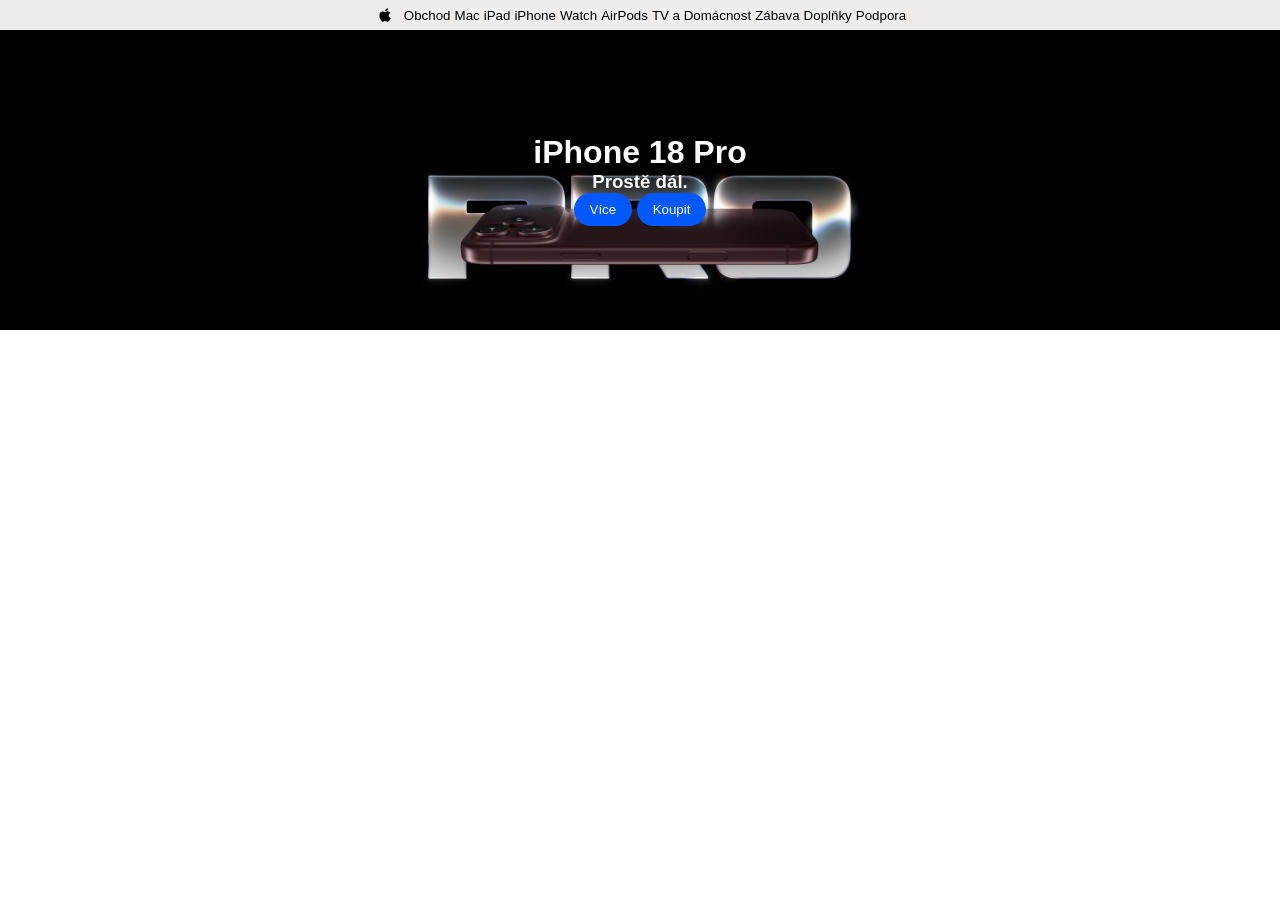
==== index.html @ 65a0871e "nav, first section" ====
<!doctype html>
<html lang="en">
  <head>
    <meta charset="UTF-8" />
    <meta name="viewport" content="width=device-width, initial-scale=1.0" />
    <link rel="stylesheet" href="style.css" />
    <link rel="stylesheet" href="typography.css" />
    <title>Document</title>
  </head>
  <body>
    <header>
      <nav>
        <img src="apple.png" alt="apple logo" />
        <button>Obchod</button>
        <button>Mac</button>
        <button>iPad</button>
        <button>iPhone</button>
        <button>Watch</button>
        <button>AirPods</button>
        <button>TV a Domácnost</button>
        <button>Zábava</button>
        <button>Doplňky</button>
        <button>Podpora</button>
        <img src="" alt="" />
      </nav>
    </header>
    <div class="productCards" id="iPhoneImage">
      <h1 class="primaryHeading">iPhone 18 Pro</h1>
      <h3 class="secondaryHeading">Prostě dál.</h3>
      <div class="buttonRow">
        <button class="button">Více</button>
        <button class="button">Koupit</button>
      </div>
    </div>
    <div class="productCards" id="2nd"></div>
  </body>
</html>
---- style.css ----
*,
*::before,
*::after {
  box-sizing: border-box;
  margin: 0;
  padding: 0;
}
body {
  font-family:
    SF Pro Display,
    SF Pro Icons,
    Helvetica Neue,
    Helvetica,
    Arial,
    sans-serif;
}

header nav {
  background-color: rgb(238, 235, 235);
  display: flex;
  align-items: center;
  justify-content: center;
  height: 30px;
  width: 100%;
  padding: 0 20px;
  gap: 4px;
}

header img {
  height: 20px;
}

header button {
  border: none;
  cursor: pointer;
}

.productCards {
  height: 300px;
  width: 100%;
  background-size: cover;
  background-position: center;
  background-repeat: no-repeat;
  display: flex;
  align-items: center;
  justify-content: center;
  flex-direction: column;
}
.productCards button {
  color: rgb(255, 255, 255);
  background-color: rgb(0, 89, 255);
  border: none;
  border-radius: 980px;
  padding: 9px 16px;
}

#iPhoneImage {
  background-image: url("1st.jpg");
  color: white;
}
---- typography.css ----
.primaryHeading {
}
.secondaryHeading {
  font-family:
    SF Pro Display,
    SF Pro Icons,
    Helvetica Neue,
    Helvetica,
    Arial,
    sans-serif;
  font-size:;
}
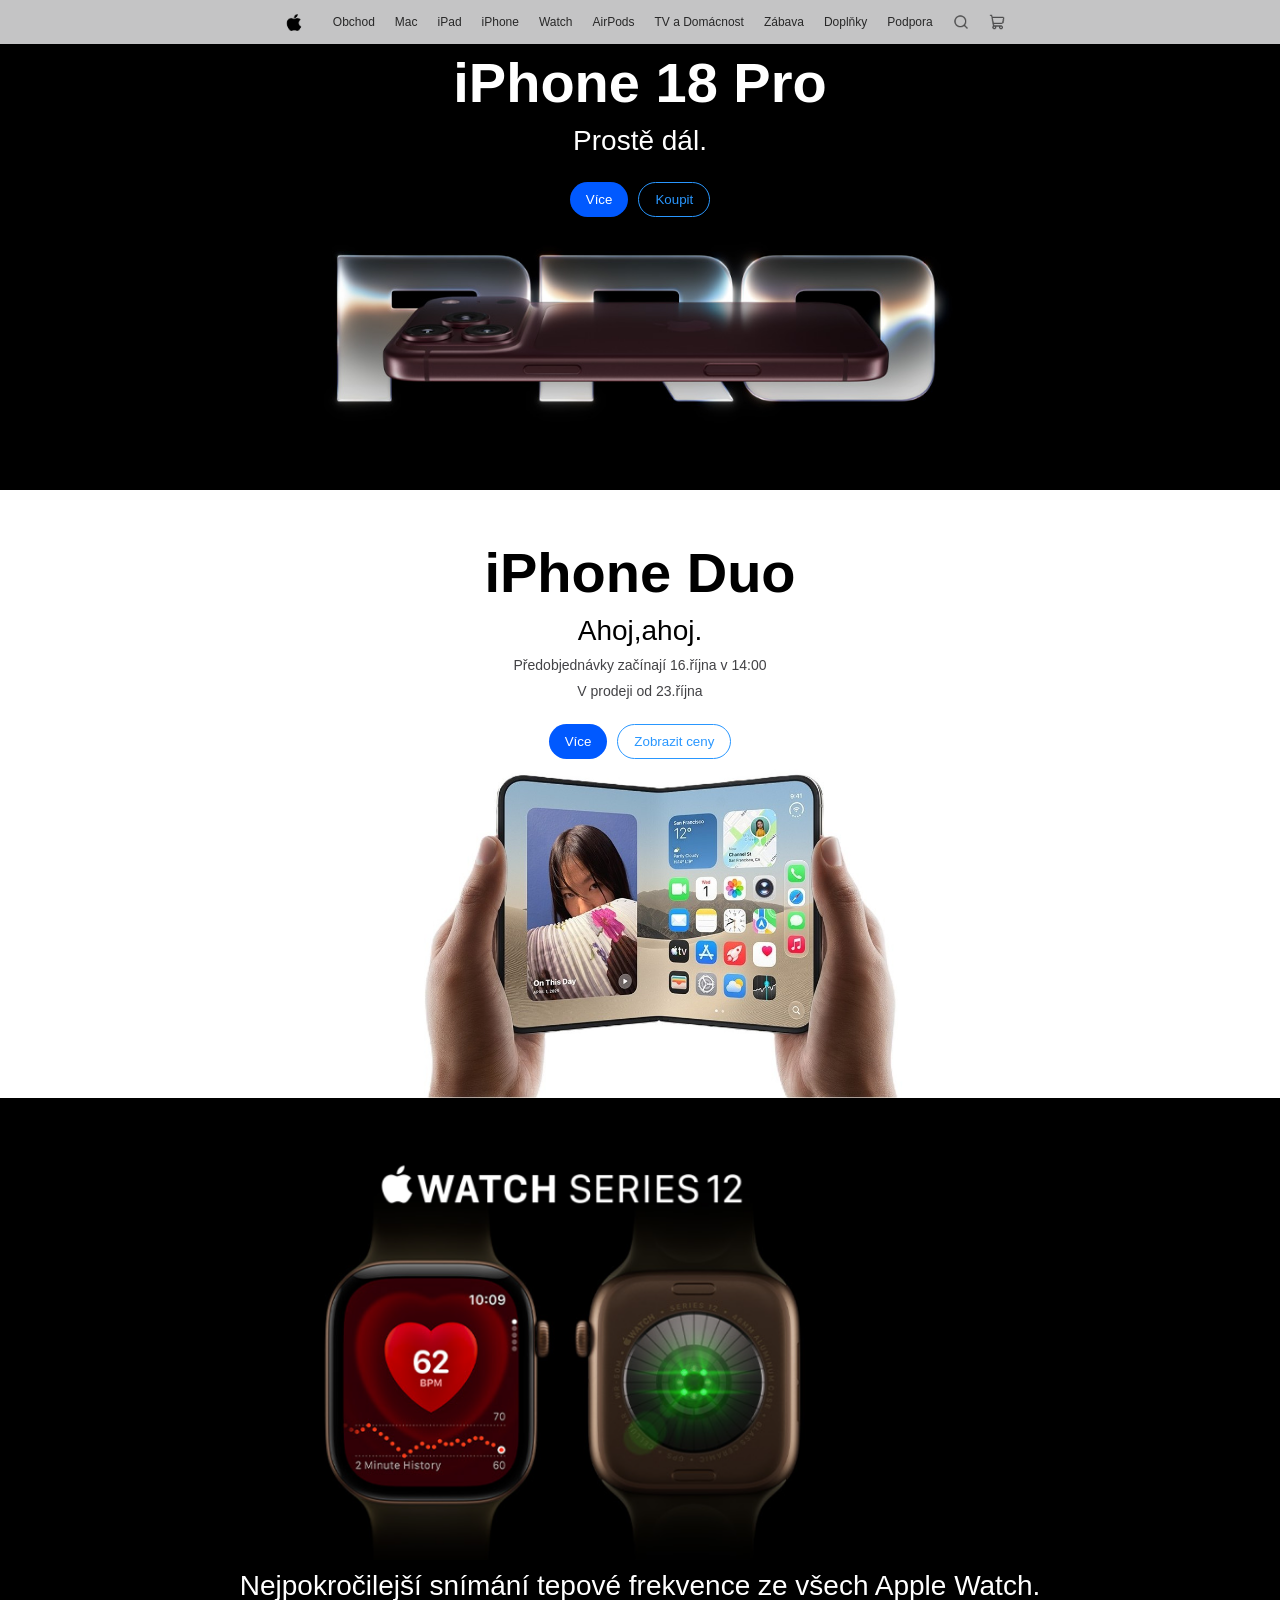
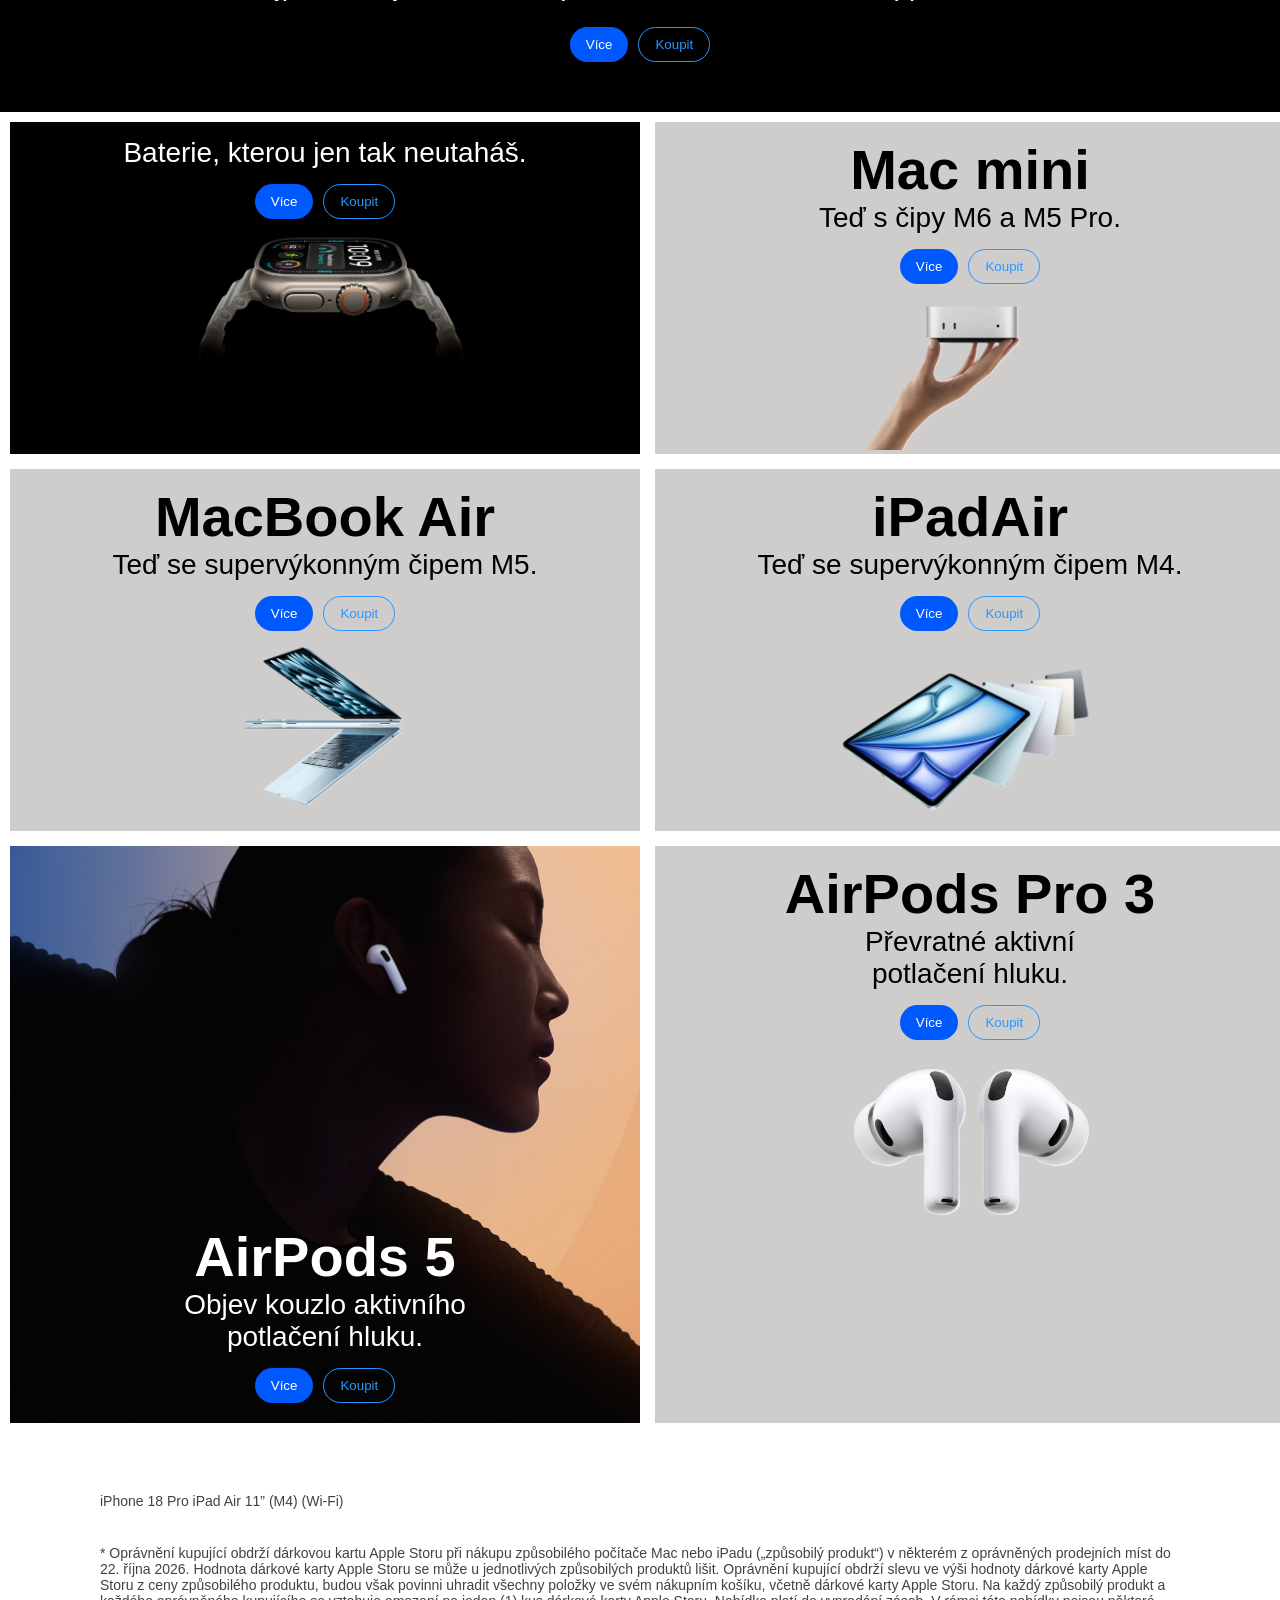
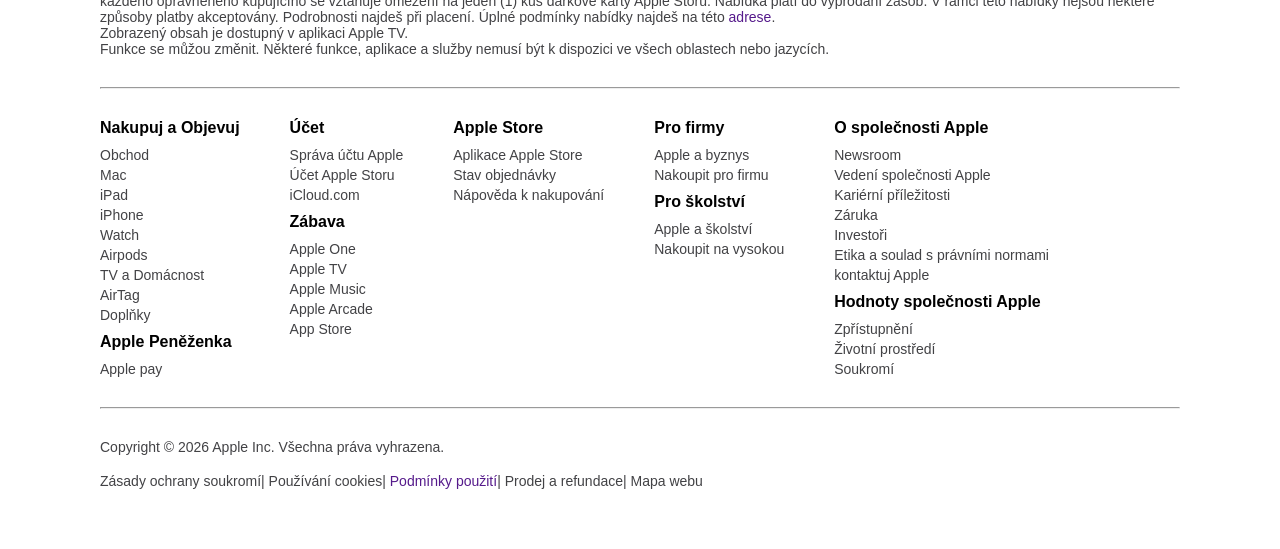
==== commit dade7b75: "landing-page-grid-and-footer" ====
--- a/index.html
+++ b/index.html
@@ -11,27 +11,253 @@
     <header>
       <nav>
         <img src="apple.png" alt="apple logo" />
-        <button>Obchod</button>
-        <button>Mac</button>
-        <button>iPad</button>
-        <button>iPhone</button>
-        <button>Watch</button>
-        <button>AirPods</button>
-        <button>TV a Domácnost</button>
-        <button>Zábava</button>
-        <button>Doplňky</button>
-        <button>Podpora</button>
-        <img src="" alt="" />
+        <a class="nav-text">Obchod</a>
+        <a class="nav-text">Mac</a>
+        <a class="nav-text">iPad</a>
+        <a class="nav-text">iPhone</a>
+        <a class="nav-text">Watch</a>
+        <a class="nav-text">AirPods</a>
+        <a class="nav-text">TV a Domácnost</a>
+        <a class="nav-text">Zábava</a>
+        <a class="nav-text">Doplňky</a>
+        <a class="nav-text">Podpora</a>
+        <img src="search.png" alt="search" class="nav-icon-right" />
+        <img
+          src="shopping-cart.png"
+          alt="shopping cart"
+          class="nav-icon-right"
+        />
       </nav>
     </header>
-    <div class="productCards" id="iPhoneImage">
-      <h1 class="primaryHeading">iPhone 18 Pro</h1>
-      <h3 class="secondaryHeading">Prostě dál.</h3>
-      <div class="buttonRow">
-        <button class="button">Více</button>
-        <button class="button">Koupit</button>
-      </div>
-    </div>
-    <div class="productCards" id="2nd"></div>
+    <section class="productCards iphone">
+      <div class="productCards--content">
+        <h1 class="primaryHeading">iPhone 18 Pro</h1>
+        <h3 class="secondaryHeading">Prostě dál.</h3>
+        <div class="buttonRow">
+          <button class="button-fill">Více</button>
+          <button class="button-outline">Koupit</button>
+        </div>
+        <img
+          src="iphone_pro_image.png"
+          alt="iphone image"
+          class="productCards--image"
+        />
+      </div>
+    </section>
+
+    <section class="productCards duo">
+      <div class="productCards--content">
+        <h1 class="primaryHeading">iPhone Duo</h1>
+        <h3 class="secondaryHeading">Ahoj,ahoj.</h3>
+        <h4 class="plain-text">Předobjednávky začínají 16.října v 14:00</h4>
+        <h4 class="plain-text">V prodeji od 23.října</h4>
+        <div class="buttonRow">
+          <button class="button-fill">Více</button>
+          <button class="button-outline">Zobrazit ceny</button>
+        </div>
+        <img
+          src="iphoneDuo.jpg"
+          alt="iphone duo image"
+          class="productCards--image"
+        />
+      </div>
+    </section>
+
+    <section class="productCards appleWatch">
+      <div class="productCards--content">
+        <img
+          src="appleWatch.png"
+          alt="appleWatch image"
+          class="productCards--image"
+        />
+        <h3 class="secondaryHeading">
+          Nejpokročilejší snímání tepové frekvence ze všech Apple Watch.
+        </h3>
+        <div class="buttonRow">
+          <button class="button-fill">Více</button>
+          <button class="button-outline">Koupit</button>
+        </div>
+      </div>
+    </section>
+
+    <section class="productCardsGrid">
+      <div class="halfProductCard watchUltra">
+        <h3 class="secondaryHeading">Baterie, kterou jen tak neutaháš.</h3>
+        <div class="buttonRow">
+          <button class="button-fill">Více</button>
+          <button class="button-outline">Koupit</button>
+        </div>
+        <img src="ultraWatch.jpg" alt="ultra watch" />
+      </div>
+      <div class="halfProductCard macMini">
+        <h1 class="primaryHeading">Mac mini</h1>
+        <h3 class="secondaryHeading">Teď s čipy M6 a M5 Pro.</h3>
+        <div class="buttonRow">
+          <button class="button-fill">Více</button>
+          <button class="button-outline">Koupit</button>
+        </div>
+        <img src="macmini2.png" alt="mac mini" />
+      </div>
+      <div class="halfProductCard macBookAir">
+        <h1 class="primaryHeading">MacBook Air</h1>
+        <h3 class="secondaryHeading">Teď se supervýkonným čipem M5.</h3>
+        <div class="buttonRow">
+          <button class="button-fill">Více</button>
+          <button class="button-outline">Koupit</button>
+        </div>
+        <img src="macBookAir.png" alt=" macbook air" />
+      </div>
+      <div class="halfProductCard iPadAir">
+        <h1 class="primaryHeading">iPadAir</h1>
+        <h3 class="secondaryHeading">Teď se supervýkonným čipem M4.</h3>
+        <div class="buttonRow">
+          <button class="button-fill">Více</button>
+          <button class="button-outline">Koupit</button>
+        </div>
+        <img src="iPadAir.png" alt=" ipad air" />
+      </div>
+      <div class="halfProductCard airPods5">
+        <h1 class="primaryHeading">AirPods 5</h1>
+        <h3 class="secondaryHeading">Objev kouzlo aktivního</h3>
+        <h3 class="secondaryHeading">potlačení hluku.</h3>
+        <div class="buttonRow">
+          <button class="button-fill">Více</button>
+          <button class="button-outline">Koupit</button>
+        </div>
+      </div>
+      <div class="halfProductCard airPodsPro3">
+        <h1 class="primaryHeading">AirPods Pro 3</h1>
+        <h3 class="secondaryHeading">Převratné aktivní</h3>
+        <h3 class="secondaryHeading">potlačení hluku.</h3>
+        <div class="buttonRow">
+          <button class="button-fill">Více</button>
+          <button class="button-outline">Koupit</button>
+        </div>
+        <img src="airPodsPro3.png" alt="airpods pro 3" />
+      </div>
+    </section>
+
+    <footer>
+      <section class="footerSection">
+        <p class="plain-text">iPhone 18 Pro iPad Air 11” (M4) (Wi‑Fi)</p>
+        <br /><br />
+        <p class="plain-text">
+          * Oprávnění kupující obdrží dárkovou kartu Apple Storu při nákupu
+          způsobilého počítače Mac nebo iPadu („způsobilý produkt“) v některém z
+          oprávněných prodejních míst do 22. října 2026. Hodnota dárkové karty
+          Apple Storu se může u jednotlivých způsobilých produktů lišit.
+          Oprávnění kupující obdrží slevu ve výši hodnoty dárkové karty Apple
+          Storu z ceny způsobilého produktu, budou však povinni uhradit všechny
+          položky ve svém nákupním košíku, včetně dárkové karty Apple Storu. Na
+          každý způsobilý produkt a každého oprávněného kupujícího se vztahuje
+          omezení na jeden (1) kus dárkové karty Apple Storu. Nabídka platí do
+          vyprodání zásob. V rámci této nabídky nejsou některé způsoby platby
+          akceptovány. Podrobnosti najdeš při placení. Úplné podmínky nabídky
+          najdeš na této
+          <a href="">adrese</a>.<br />
+          Zobrazený obsah je dostupný v aplikaci Apple TV. <br />
+          Funkce se můžou změnit. Některé funkce, aplikace a služby nemusí být k
+          dispozici ve všech oblastech nebo jazycích.
+        </p>
+      </section>
+
+      <hr />
+
+      <section class="footerSection links">
+        <div class="columnFooter">
+          <label for="shop">Nakupuj a Objevuj</label>
+          <div class="footerLinks" id="shop">
+            <a href="" class="plain-text">Obchod</a>
+            <a href="" class="plain-text">Mac</a>
+            <a href="" class="plain-text">iPad</a>
+            <a href="" class="plain-text">iPhone</a>
+            <a href="" class="plain-text">Watch</a>
+            <a href="" class="plain-text">Airpods</a>
+            <a href="" class="plain-text">TV a Domácnost</a>
+            <a href="" class="plain-text">AirTag</a>
+            <a href="" class="plain-text">Doplňky</a>
+          </div>
+          <label for="apppleWallet">Apple Peněženka</label>
+          <div class="footerLinks" id="apppleWallet">
+            <a href="" class="plain-text">Apple pay</a>
+          </div>
+        </div>
+
+        <div class="columnFooter">
+          <label for="account">Účet</label>
+          <div class="footerLinks" id="account">
+            <a href="" class="plain-text">Správa účtu Apple</a>
+            <a href="" class="plain-text">Účet Apple Storu</a>
+            <a href="" class="plain-text">iCloud.com</a>
+          </div>
+
+          <label for="fun">Zábava</label>
+          <div class="footerLinks" id="fun">
+            <a href="" class="plain-text">Apple One</a>
+            <a href="" class="plain-text">Apple TV</a>
+            <a href="" class="plain-text">Apple Music</a>
+            <a href="" class="plain-text">Apple Arcade</a>
+            <a href="" class="plain-text">App Store</a>
+          </div>
+        </div>
+
+        <div class="columnFooter">
+          <label for="store">Apple Store</label>
+          <div class="footerLinks" id="store">
+            <a href="" class="plain-text">Aplikace Apple Store</a>
+            <a href="" class="plain-text">Stav objednávky</a>
+            <a href="" class="plain-text">Nápověda k nakupování</a>
+          </div>
+        </div>
+
+        <div class="columnFooter">
+          <label for="forCompanies">Pro firmy</label>
+          <div class="footerLinks" id="forCompanies">
+            <a href="" class="plain-text">Apple a byznys</a>
+            <a href="" class="plain-text">Nakoupit pro firmu</a>
+          </div>
+
+          <label for="forSchool">Pro školství</label>
+          <div class="footerLinks" id="forSchool">
+            <a href="" class="plain-text">Apple a školství</a>
+            <a href="" class="plain-text">Nakoupit na vysokou</a>
+          </div>
+        </div>
+
+        <div class="columnFooter">
+          <label for="aboutCompany">O společnosti Apple</label>
+          <div class="footerLinks" id="aboutCompany">
+            <a href="" class="plain-text">Newsroom</a>
+            <a href="" class="plain-text">Vedení společnosti Apple</a>
+            <a href="" class="plain-text">Kariérní příležitosti</a>
+            <a href="" class="plain-text">Záruka</a>
+            <a href="" class="plain-text">Investoři</a>
+            <a href="" class="plain-text">Etika a soulad s právními normami</a>
+            <a href="" class="plain-text">kontaktuj Apple</a>
+          </div>
+
+          <label for="appleCompany">Hodnoty společnosti Apple</label>
+          <div class="footerLinks" id="appleCompany">
+            <a href="" class="plain-text">Zpřístupnění</a>
+            <a href="" class="plain-text">Životní prostředí</a>
+            <a href="" class="plain-text">Soukromí</a>
+          </div>
+        </div>
+      </section>
+      <hr />
+      <section class="footerSection">
+        <p class="plain-text">
+          Copyright © 2026 Apple Inc. Všechna práva vyhrazena.
+        </p>
+        <br />
+        <p class="plain-text">
+          <a href="" class="plain-text">Zásady ochrany soukromí</a>|
+          <a href="" class="plain-text">Používání cookies</a>|
+          <a href="">Podmínky použití</a>|
+          <a href="" class="plain-text">Prodej a refundace</a>|
+          <a href="" class="plain-text">Mapa webu</a>
+        </p>
+      </section>
+    </footer>
   </body>
 </html>
--- a/style.css
+++ b/style.css
@@ -16,18 +16,27 @@
 }
 
 header nav {
-  background-color: rgb(238, 235, 235);
+  position: fixed;
+  overflow: hidden;
+  padding-inline-start: max(22px);
+  padding-inline-end: max(22px);
+  background-color: rgba(245, 245, 247, 0.8);
+  box-sizing: border-box;
   display: flex;
   align-items: center;
   justify-content: center;
-  height: 30px;
+  height: 44px;
   width: 100%;
   padding: 0 20px;
-  gap: 4px;
+  gap: 20px;
 }
 
 header img {
-  height: 20px;
+  height: 25px;
+}
+.nav-icon-right {
+  opacity: 0.6;
+  height: 16px;
 }
 
 header button {
@@ -36,7 +45,6 @@
 }
 
 .productCards {
-  height: 300px;
   width: 100%;
   background-size: cover;
   background-position: center;
@@ -45,16 +53,121 @@
   align-items: center;
   justify-content: center;
   flex-direction: column;
+  padding-block: 50px;
 }
-.productCards button {
-  color: rgb(255, 255, 255);
-  background-color: rgb(0, 89, 255);
+.productCardsGrid {
+  display: grid;
+  grid-template-columns: 50% 50%;
+  padding: 10px;
+  gap: 15px;
+}
+.halfProductCard {
+  padding-top: 15px;
+  text-align: center;
+}
+.halfProductCard img {
+  padding-top: 10px;
+  max-width: 50%;
+  height: auto;
+}
+
+.productCards--content {
+  display: flex;
+  flex-direction: column;
+  gap: 10px;
+}
+.productCards--image {
+  width: 50vw;
+}
+
+button {
   border: none;
   border-radius: 980px;
   padding: 9px 16px;
+  cursor: pointer;
 }
 
-#iPhoneImage {
-  background-image: url("1st.jpg");
+.button-outline {
+  background-color: transparent;
+  border: 1px solid rgb(41, 151, 255);
+  color: rgb(41, 151, 255);
+}
+.button-outline:hover {
+  color: rgb(255, 255, 255);
+  background-color: rgb(0, 89, 255);
+}
+.button-fill {
+  background-color: rgb(0, 89, 255);
   color: white;
 }
+.iphone {
+  background-color: black;
+  text-align: center;
+  color: white;
+}
+.duo {
+  background-color: white(235, 235, 240);
+  text-align: center;
+  color: black;
+  padding-bottom: 0;
+}
+.appleWatch {
+  background-color: black;
+  text-align: center;
+  color: white;
+}
+.buttonRow {
+  display: flex;
+  justify-content: center;
+  padding-top: 15px;
+  gap: 10px;
+}
+.watchUltra {
+  background-color: black;
+  color: white;
+}
+.macMini,
+.macBookAir,
+.iPadAir,
+.airPodsPro3 {
+  background-color: rgb(207, 204, 204);
+  color: black;
+}
+.airPods5 {
+  padding-top: 60%;
+  padding-bottom: 20px;
+  color: white;
+  background-image: url(airpods5.jpg);
+  background-size: cover;
+  background-position: center;
+}
+
+.footerSection.links {
+  display: flex;
+  flex-direction: row;
+  gap: 50px;
+  align-items: flex-start;
+}
+
+.columnFooter {
+  display: flex;
+  flex-direction: column;
+  gap: 10px;
+}
+
+.footerSection.links .links,
+.footerSection.links .footerLinks {
+  display: flex;
+  flex-direction: column;
+  gap: 4px;
+}
+footer {
+  padding-top: 30px;
+  padding-bottom: 30px;
+  padding-left: 100px;
+  padding-right: 100px;
+}
+.footerSection {
+  padding-top: 30px;
+  padding-bottom: 30px;
+}
--- a/typography.css
+++ b/typography.css
@@ -1,12 +1,25 @@
 .primaryHeading {
+  font-size: 56px;
+  font-weight: 600;
 }
 .secondaryHeading {
-  font-family:
-    SF Pro Display,
-    SF Pro Icons,
-    Helvetica Neue,
-    Helvetica,
-    Arial,
-    sans-serif;
-  font-size:;
+  font-size: 28px;
+  font-weight: 400;
 }
+.nav-text {
+  color: rgba(0, 0, 0, 0.8);
+  font-size: 12px;
+  font-weight: 400;
+}
+.plain-text {
+  font-size: 14px;
+  font-weight: 400;
+  color: rgb(66, 66, 69);
+}
+footer label {
+  font-size: 16px;
+  font-weight: bold;
+}
+a {
+  text-decoration: none;
+}
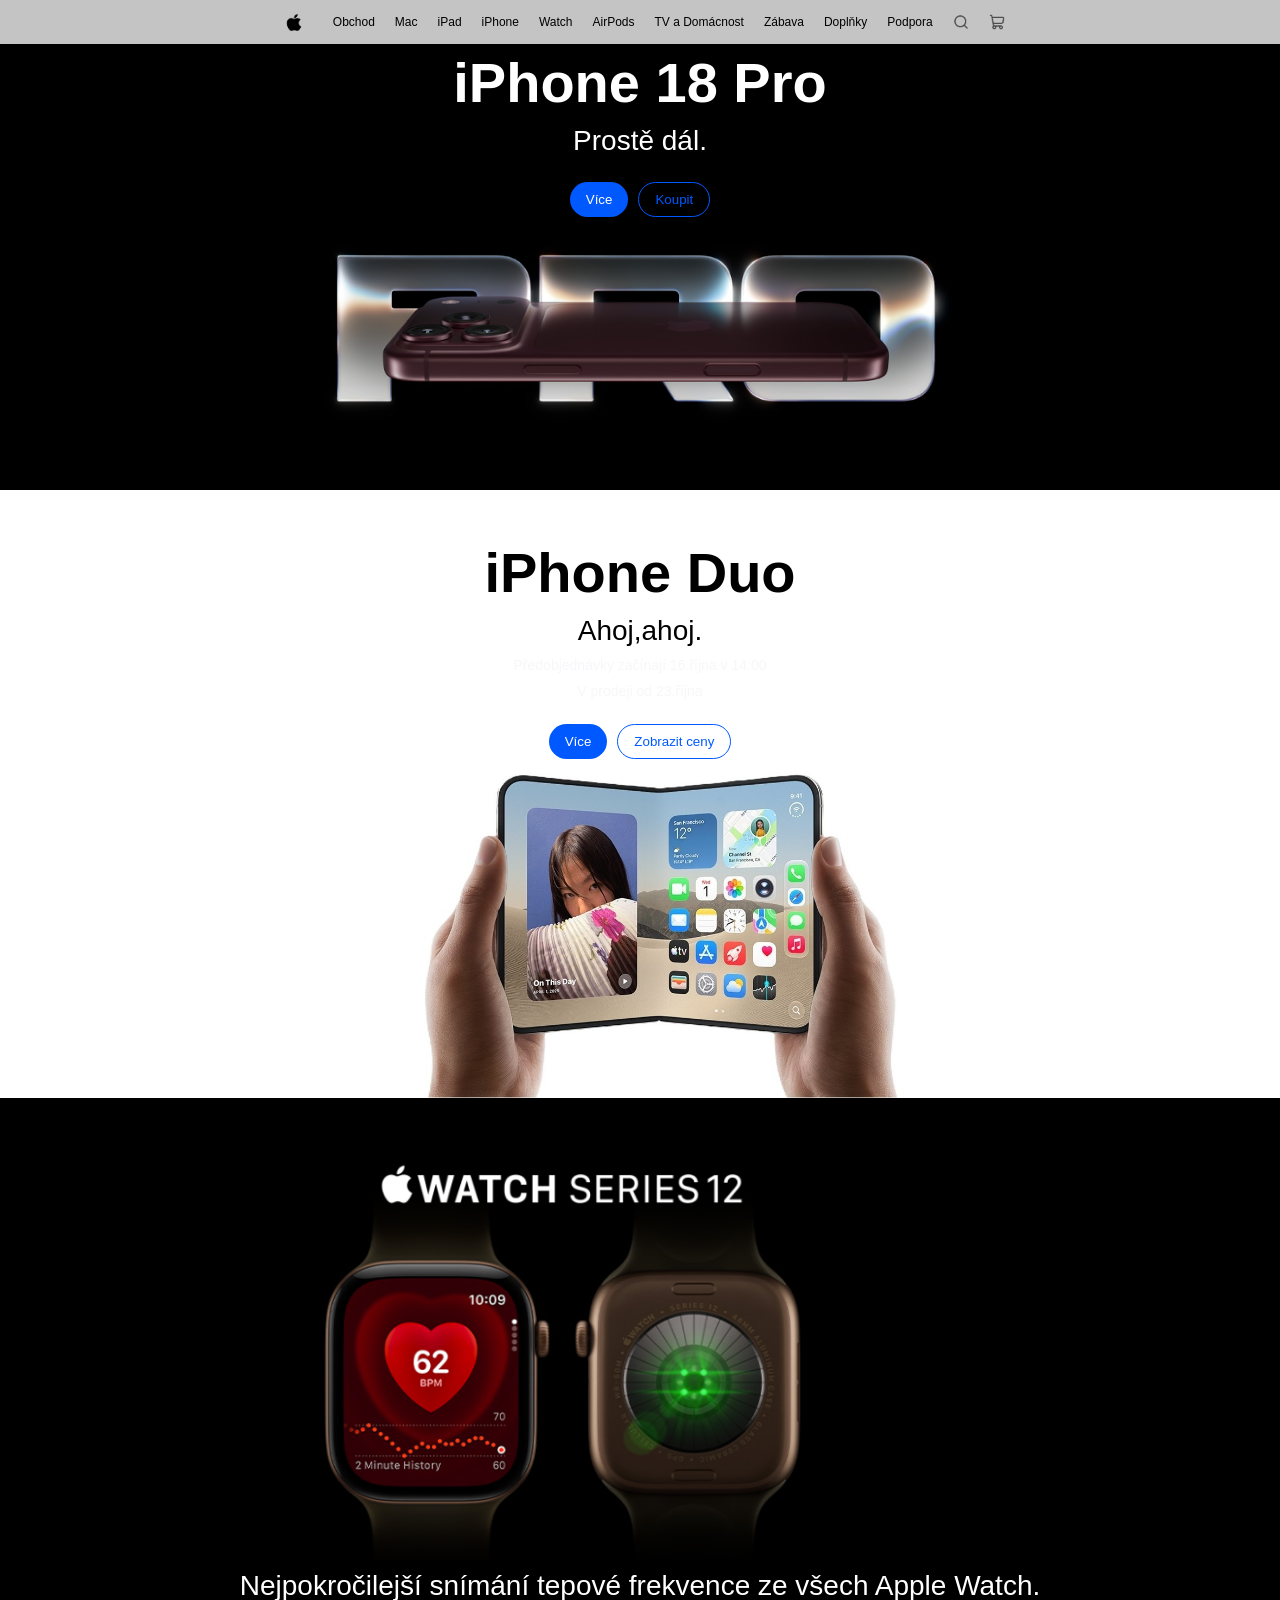
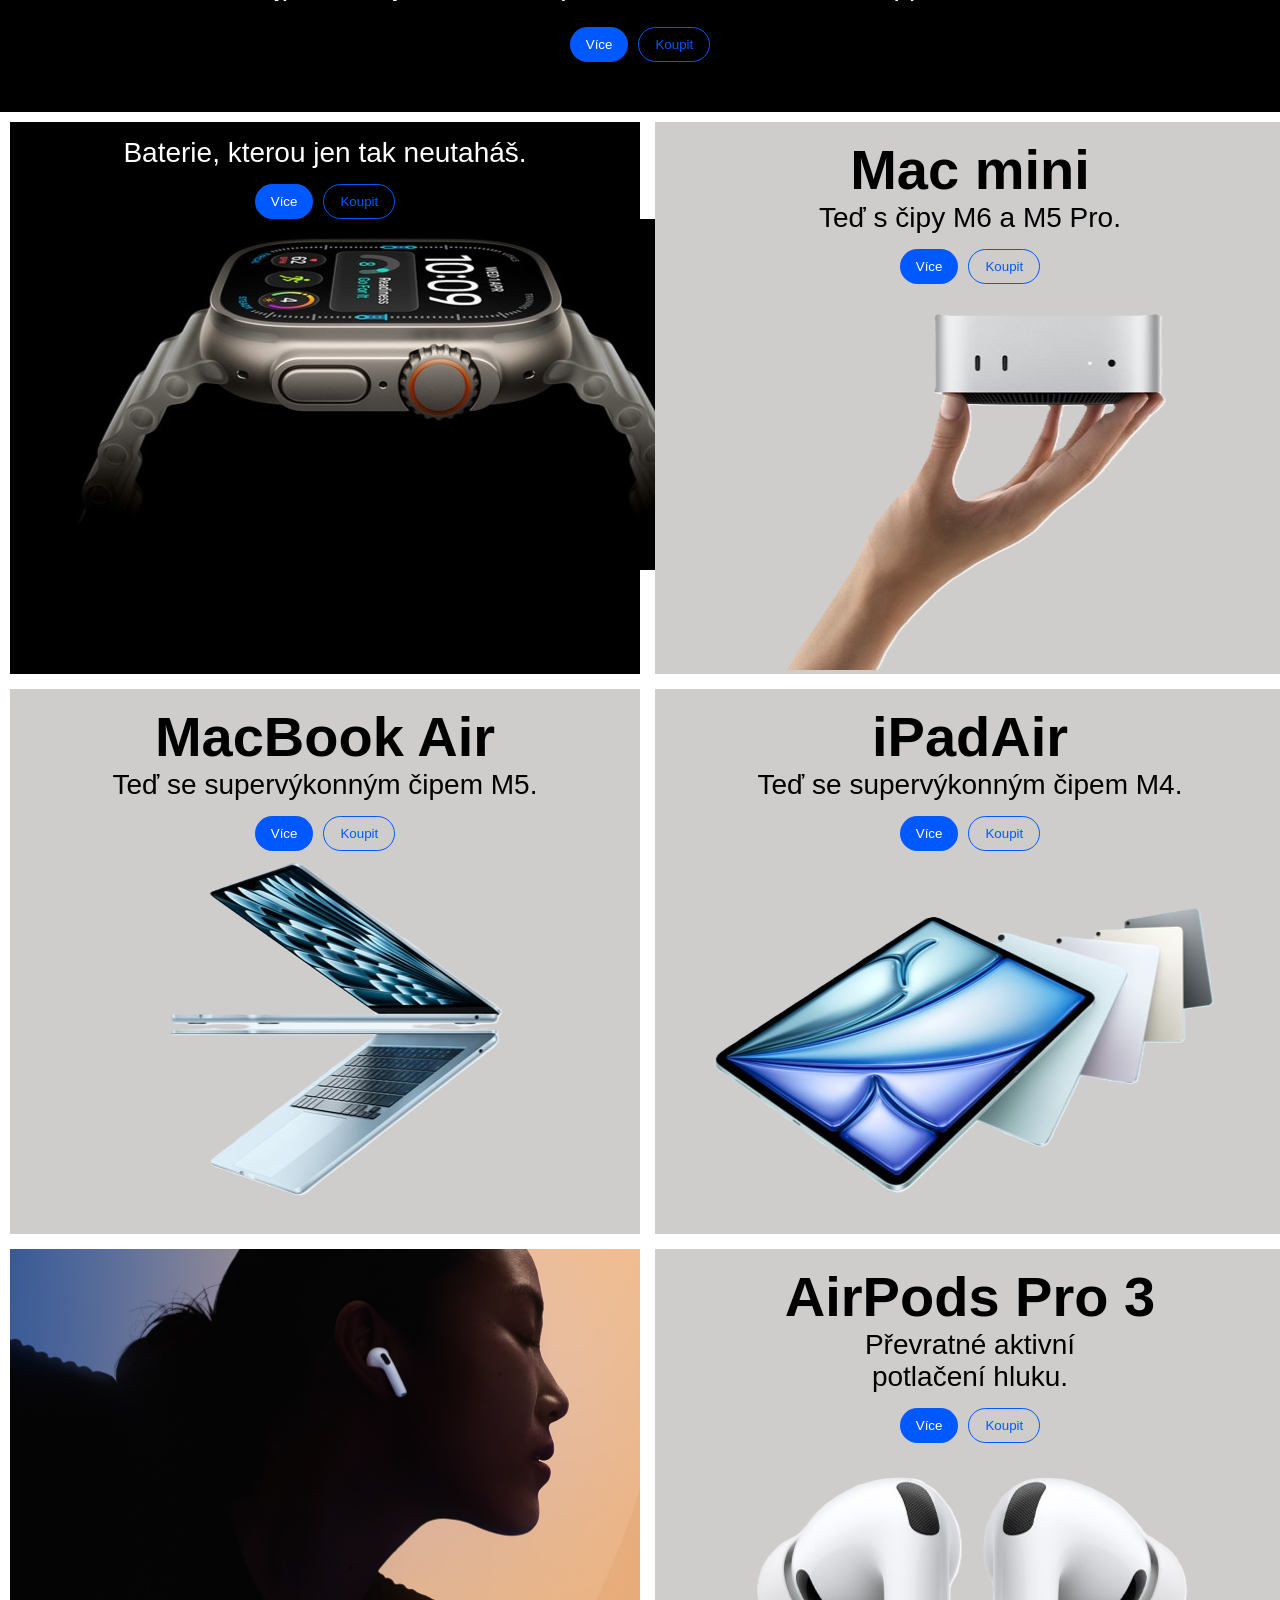
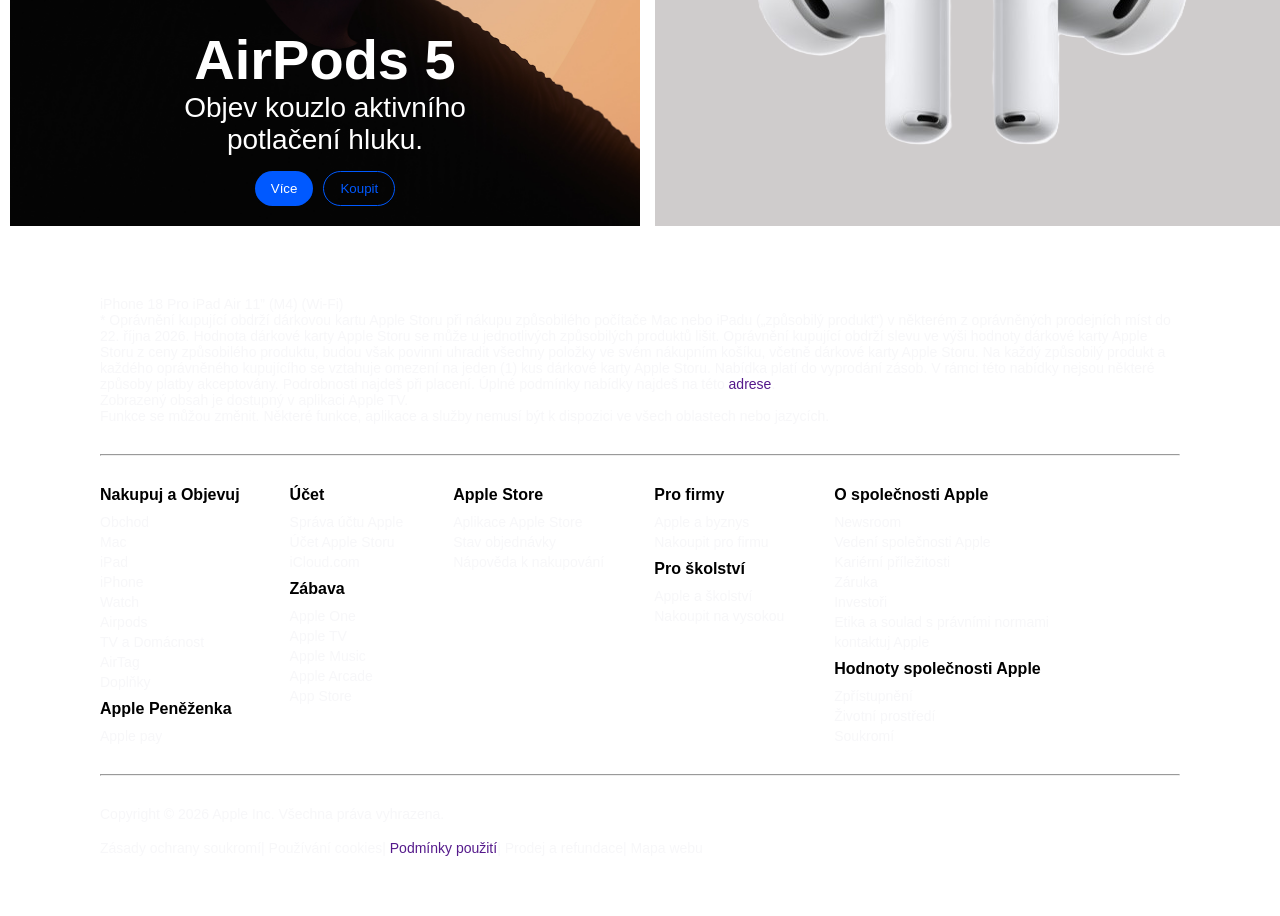
==== commit 741b9736: "refeature" ====
--- a/index.html
+++ b/index.html
@@ -8,256 +8,259 @@
     <title>Document</title>
   </head>
   <body>
-    <header>
-      <nav>
-        <img src="apple.png" alt="apple logo" />
-        <a class="nav-text">Obchod</a>
-        <a class="nav-text">Mac</a>
-        <a class="nav-text">iPad</a>
-        <a class="nav-text">iPhone</a>
-        <a class="nav-text">Watch</a>
-        <a class="nav-text">AirPods</a>
-        <a class="nav-text">TV a Domácnost</a>
-        <a class="nav-text">Zábava</a>
-        <a class="nav-text">Doplňky</a>
-        <a class="nav-text">Podpora</a>
-        <img src="search.png" alt="search" class="nav-icon-right" />
-        <img
-          src="shopping-cart.png"
-          alt="shopping cart"
-          class="nav-icon-right"
-        />
-      </nav>
-    </header>
-    <section class="productCards iphone">
-      <div class="productCards--content">
-        <h1 class="primaryHeading">iPhone 18 Pro</h1>
-        <h3 class="secondaryHeading">Prostě dál.</h3>
-        <div class="buttonRow">
-          <button class="button-fill">Více</button>
-          <button class="button-outline">Koupit</button>
-        </div>
-        <img
-          src="iphone_pro_image.png"
-          alt="iphone image"
-          class="productCards--image"
-        />
-      </div>
-    </section>
-
-    <section class="productCards duo">
-      <div class="productCards--content">
-        <h1 class="primaryHeading">iPhone Duo</h1>
-        <h3 class="secondaryHeading">Ahoj,ahoj.</h3>
-        <h4 class="plain-text">Předobjednávky začínají 16.října v 14:00</h4>
-        <h4 class="plain-text">V prodeji od 23.října</h4>
-        <div class="buttonRow">
-          <button class="button-fill">Více</button>
-          <button class="button-outline">Zobrazit ceny</button>
-        </div>
-        <img
-          src="iphoneDuo.jpg"
-          alt="iphone duo image"
-          class="productCards--image"
-        />
-      </div>
-    </section>
-
-    <section class="productCards appleWatch">
-      <div class="productCards--content">
-        <img
-          src="appleWatch.png"
-          alt="appleWatch image"
-          class="productCards--image"
-        />
-        <h3 class="secondaryHeading">
-          Nejpokročilejší snímání tepové frekvence ze všech Apple Watch.
-        </h3>
-        <div class="buttonRow">
-          <button class="button-fill">Více</button>
-          <button class="button-outline">Koupit</button>
-        </div>
-      </div>
-    </section>
-
-    <section class="productCardsGrid">
-      <div class="halfProductCard watchUltra">
-        <h3 class="secondaryHeading">Baterie, kterou jen tak neutaháš.</h3>
-        <div class="buttonRow">
-          <button class="button-fill">Více</button>
-          <button class="button-outline">Koupit</button>
-        </div>
-        <img src="ultraWatch.jpg" alt="ultra watch" />
-      </div>
-      <div class="halfProductCard macMini">
-        <h1 class="primaryHeading">Mac mini</h1>
-        <h3 class="secondaryHeading">Teď s čipy M6 a M5 Pro.</h3>
-        <div class="buttonRow">
-          <button class="button-fill">Více</button>
-          <button class="button-outline">Koupit</button>
-        </div>
-        <img src="macmini2.png" alt="mac mini" />
-      </div>
-      <div class="halfProductCard macBookAir">
-        <h1 class="primaryHeading">MacBook Air</h1>
-        <h3 class="secondaryHeading">Teď se supervýkonným čipem M5.</h3>
-        <div class="buttonRow">
-          <button class="button-fill">Více</button>
-          <button class="button-outline">Koupit</button>
-        </div>
-        <img src="macBookAir.png" alt=" macbook air" />
-      </div>
-      <div class="halfProductCard iPadAir">
-        <h1 class="primaryHeading">iPadAir</h1>
-        <h3 class="secondaryHeading">Teď se supervýkonným čipem M4.</h3>
-        <div class="buttonRow">
-          <button class="button-fill">Více</button>
-          <button class="button-outline">Koupit</button>
-        </div>
-        <img src="iPadAir.png" alt=" ipad air" />
-      </div>
-      <div class="halfProductCard airPods5">
-        <h1 class="primaryHeading">AirPods 5</h1>
-        <h3 class="secondaryHeading">Objev kouzlo aktivního</h3>
-        <h3 class="secondaryHeading">potlačení hluku.</h3>
-        <div class="buttonRow">
-          <button class="button-fill">Více</button>
-          <button class="button-outline">Koupit</button>
-        </div>
-      </div>
-      <div class="halfProductCard airPodsPro3">
-        <h1 class="primaryHeading">AirPods Pro 3</h1>
-        <h3 class="secondaryHeading">Převratné aktivní</h3>
-        <h3 class="secondaryHeading">potlačení hluku.</h3>
-        <div class="buttonRow">
-          <button class="button-fill">Více</button>
-          <button class="button-outline">Koupit</button>
-        </div>
-        <img src="airPodsPro3.png" alt="airpods pro 3" />
-      </div>
-    </section>
-
-    <footer>
-      <section class="footerSection">
-        <p class="plain-text">iPhone 18 Pro iPad Air 11” (M4) (Wi‑Fi)</p>
-        <br /><br />
-        <p class="plain-text">
-          * Oprávnění kupující obdrží dárkovou kartu Apple Storu při nákupu
-          způsobilého počítače Mac nebo iPadu („způsobilý produkt“) v některém z
-          oprávněných prodejních míst do 22. října 2026. Hodnota dárkové karty
-          Apple Storu se může u jednotlivých způsobilých produktů lišit.
-          Oprávnění kupující obdrží slevu ve výši hodnoty dárkové karty Apple
-          Storu z ceny způsobilého produktu, budou však povinni uhradit všechny
-          položky ve svém nákupním košíku, včetně dárkové karty Apple Storu. Na
-          každý způsobilý produkt a každého oprávněného kupujícího se vztahuje
-          omezení na jeden (1) kus dárkové karty Apple Storu. Nabídka platí do
-          vyprodání zásob. V rámci této nabídky nejsou některé způsoby platby
-          akceptovány. Podrobnosti najdeš při placení. Úplné podmínky nabídky
-          najdeš na této
-          <a href="">adrese</a>.<br />
-          Zobrazený obsah je dostupný v aplikaci Apple TV. <br />
-          Funkce se můžou změnit. Některé funkce, aplikace a služby nemusí být k
-          dispozici ve všech oblastech nebo jazycích.
-        </p>
-      </section>
-
-      <hr />
-
-      <section class="footerSection links">
-        <div class="columnFooter">
-          <label for="shop">Nakupuj a Objevuj</label>
-          <div class="footerLinks" id="shop">
-            <a href="" class="plain-text">Obchod</a>
-            <a href="" class="plain-text">Mac</a>
-            <a href="" class="plain-text">iPad</a>
-            <a href="" class="plain-text">iPhone</a>
-            <a href="" class="plain-text">Watch</a>
-            <a href="" class="plain-text">Airpods</a>
-            <a href="" class="plain-text">TV a Domácnost</a>
-            <a href="" class="plain-text">AirTag</a>
-            <a href="" class="plain-text">Doplňky</a>
-          </div>
-          <label for="apppleWallet">Apple Peněženka</label>
-          <div class="footerLinks" id="apppleWallet">
-            <a href="" class="plain-text">Apple pay</a>
-          </div>
-        </div>
-
-        <div class="columnFooter">
-          <label for="account">Účet</label>
-          <div class="footerLinks" id="account">
-            <a href="" class="plain-text">Správa účtu Apple</a>
-            <a href="" class="plain-text">Účet Apple Storu</a>
-            <a href="" class="plain-text">iCloud.com</a>
-          </div>
-
-          <label for="fun">Zábava</label>
-          <div class="footerLinks" id="fun">
-            <a href="" class="plain-text">Apple One</a>
-            <a href="" class="plain-text">Apple TV</a>
-            <a href="" class="plain-text">Apple Music</a>
-            <a href="" class="plain-text">Apple Arcade</a>
-            <a href="" class="plain-text">App Store</a>
-          </div>
-        </div>
-
-        <div class="columnFooter">
-          <label for="store">Apple Store</label>
-          <div class="footerLinks" id="store">
-            <a href="" class="plain-text">Aplikace Apple Store</a>
-            <a href="" class="plain-text">Stav objednávky</a>
-            <a href="" class="plain-text">Nápověda k nakupování</a>
-          </div>
-        </div>
-
-        <div class="columnFooter">
-          <label for="forCompanies">Pro firmy</label>
-          <div class="footerLinks" id="forCompanies">
-            <a href="" class="plain-text">Apple a byznys</a>
-            <a href="" class="plain-text">Nakoupit pro firmu</a>
-          </div>
-
-          <label for="forSchool">Pro školství</label>
-          <div class="footerLinks" id="forSchool">
-            <a href="" class="plain-text">Apple a školství</a>
-            <a href="" class="plain-text">Nakoupit na vysokou</a>
-          </div>
-        </div>
-
-        <div class="columnFooter">
-          <label for="aboutCompany">O společnosti Apple</label>
-          <div class="footerLinks" id="aboutCompany">
-            <a href="" class="plain-text">Newsroom</a>
-            <a href="" class="plain-text">Vedení společnosti Apple</a>
-            <a href="" class="plain-text">Kariérní příležitosti</a>
-            <a href="" class="plain-text">Záruka</a>
-            <a href="" class="plain-text">Investoři</a>
-            <a href="" class="plain-text">Etika a soulad s právními normami</a>
-            <a href="" class="plain-text">kontaktuj Apple</a>
-          </div>
-
-          <label for="appleCompany">Hodnoty společnosti Apple</label>
-          <div class="footerLinks" id="appleCompany">
-            <a href="" class="plain-text">Zpřístupnění</a>
-            <a href="" class="plain-text">Životní prostředí</a>
-            <a href="" class="plain-text">Soukromí</a>
-          </div>
-        </div>
-      </section>
-      <hr />
-      <section class="footerSection">
-        <p class="plain-text">
-          Copyright © 2026 Apple Inc. Všechna práva vyhrazena.
-        </p>
-        <br />
-        <p class="plain-text">
-          <a href="" class="plain-text">Zásady ochrany soukromí</a>|
-          <a href="" class="plain-text">Používání cookies</a>|
-          <a href="">Podmínky použití</a>|
-          <a href="" class="plain-text">Prodej a refundace</a>|
-          <a href="" class="plain-text">Mapa webu</a>
-        </p>
-      </section>
-    </footer>
+    <main>
+      <header>
+        <nav>
+          <img src="images/apple.png" alt="apple logo" />
+          <a class="nav__text">Obchod</a>
+          <a class="nav__text">Mac</a>
+          <a class="nav__text">iPad</a>
+          <a class="nav__text">iPhone</a>
+          <a class="nav__text">Watch</a>
+          <a class="nav__text">AirPods</a>
+          <a class="nav__text">TV a Domácnost</a>
+          <a class="nav__text">Zábava</a>
+          <a class="nav__text">Doplňky</a>
+          <a class="nav__text">Podpora</a>
+          <img src="images/search.png" alt="search" class="nav__icon--right" />
+          <img
+            src="images/shopping-cart.png"
+            alt="shopping cart"
+            class="nav__icon--right"
+          />
+        </nav>
+      </header>
+      <section class="productCards iphone">
+        <div class="productCards--content">
+          <h1 class="primaryHeading">iPhone 18 Pro</h1>
+          <h3 class="secondaryHeading">Prostě dál.</h3>
+          <div class="buttonRow">
+            <button class="button--fill">Více</button>
+            <button class="button--outline">Koupit</button>
+          </div>
+          <img
+            src="images/iphone_pro_image.png"
+            alt="iphone image"
+            class="productCards__image"
+          />
+        </div>
+      </section>
+
+      <section class="productCards duo">
+        <div class="productCards--content">
+          <h1 class="primaryHeading">iPhone Duo</h1>
+          <h3 class="secondaryHeading">Ahoj,ahoj.</h3>
+          <h4 class="plain-text">Předobjednávky začínají 16.října v 14:00</h4>
+          <h4 class="plain-text">V prodeji od 23.října</h4>
+          <div class="buttonRow">
+            <button class="button--fill">Více</button>
+            <button class="button--outline">Zobrazit ceny</button>
+          </div>
+          <img
+            src="images/iphoneDuo.jpg"
+            alt="iphone duo image"
+            class="productCards__image"
+          />
+        </div>
+      </section>
+
+      <section class="productCards appleWatch">
+        <div class="productCards--content">
+          <img
+            src="images/appleWatch.png"
+            alt="appleWatch image"
+            class="productCards__image"
+          />
+          <h3 class="secondaryHeading">
+            Nejpokročilejší snímání tepové frekvence ze všech Apple Watch.
+          </h3>
+          <div class="buttonRow">
+            <button class="button--fill">Více</button>
+            <button class="button--outline">Koupit</button>
+          </div>
+        </div>
+      </section>
+
+      <section class="productCards--grid">
+        <div class="productCard--half watchUltra">
+          <h3 class="secondaryHeading">Baterie, kterou jen tak neutaháš.</h3>
+          <div class="buttonRow">
+            <button class="button--fill">Více</button>
+            <button class="button--outline">Koupit</button>
+          </div>
+          <img src="images/ultraWatch.jpg" alt="ultra watch" />
+        </div>
+        <div class="productCard--half macMini">
+          <h1 class="primaryHeading">Mac mini</h1>
+          <h3 class="secondaryHeading">Teď s čipy M6 a M5 Pro.</h3>
+          <div class="buttonRow">
+            <button class="button--fill">Více</button>
+            <button class="button--outline">Koupit</button>
+          </div>
+          <img src="images/macmini2.png" alt="mac mini" />
+        </div>
+        <div class="productCard--half macBookAir">
+          <h1 class="primaryHeading">MacBook Air</h1>
+          <h3 class="secondaryHeading">Teď se supervýkonným čipem M5.</h3>
+          <div class="buttonRow">
+            <button class="button--fill">Více</button>
+            <button class="button--outline">Koupit</button>
+          </div>
+          <img src="images/macBookAir.png" alt=" macbook air" />
+        </div>
+        <div class="productCard--half iPadAir">
+          <h1 class="primaryHeading">iPadAir</h1>
+          <h3 class="secondaryHeading">Teď se supervýkonným čipem M4.</h3>
+          <div class="buttonRow">
+            <button class="button--fill">Více</button>
+            <button class="button--outline">Koupit</button>
+          </div>
+          <img src="images/iPadAir.png" alt=" ipad air" />
+        </div>
+        <div class="productCard--half airPods5">
+          <h1 class="primaryHeading">AirPods 5</h1>
+          <h3 class="secondaryHeading">Objev kouzlo aktivního</h3>
+          <h3 class="secondaryHeading">potlačení hluku.</h3>
+          <div class="buttonRow">
+            <button class="button--fill">Více</button>
+            <button class="button--outline">Koupit</button>
+          </div>
+        </div>
+        <div class="productCard--half airPodsPro3">
+          <h1 class="primaryHeading">AirPods Pro 3</h1>
+          <h3 class="secondaryHeading">Převratné aktivní</h3>
+          <h3 class="secondaryHeading">potlačení hluku.</h3>
+          <div class="buttonRow">
+            <button class="button--fill">Více</button>
+            <button class="button--outline">Koupit</button>
+          </div>
+          <img src="images/airPodsPro3.png" alt="airpods pro 3" />
+        </div>
+      </section>
+
+      <footer>
+        <div class="footer--container">
+          <p class="plain-text">iPhone 18 Pro iPad Air 11” (M4) (Wi‑Fi)</p>
+
+          <p class="plain-text">
+            * Oprávnění kupující obdrží dárkovou kartu Apple Storu při nákupu
+            způsobilého počítače Mac nebo iPadu („způsobilý produkt“) v některém
+            z oprávněných prodejních míst do 22. října 2026. Hodnota dárkové
+            karty Apple Storu se může u jednotlivých způsobilých produktů lišit.
+            Oprávnění kupující obdrží slevu ve výši hodnoty dárkové karty Apple
+            Storu z ceny způsobilého produktu, budou však povinni uhradit
+            všechny položky ve svém nákupním košíku, včetně dárkové karty Apple
+            Storu. Na každý způsobilý produkt a každého oprávněného kupujícího
+            se vztahuje omezení na jeden (1) kus dárkové karty Apple Storu.
+            Nabídka platí do vyprodání zásob. V rámci této nabídky nejsou
+            některé způsoby platby akceptovány. Podrobnosti najdeš při placení.
+            Úplné podmínky nabídky najdeš na této
+            <a href="">adrese</a>.<br />
+            Zobrazený obsah je dostupný v aplikaci Apple TV. <br />
+            Funkce se můžou změnit. Některé funkce, aplikace a služby nemusí být
+            k dispozici ve všech oblastech nebo jazycích.
+          </p>
+        </div>
+        <hr />
+
+        <div class="footer--container links">
+          <div class="footer--column">
+            <label for="shop">Nakupuj a Objevuj</label>
+            <div class="footer--links" id="shop">
+              <a href="" class="plain-text">Obchod</a>
+              <a href="" class="plain-text">Mac</a>
+              <a href="" class="plain-text">iPad</a>
+              <a href="" class="plain-text">iPhone</a>
+              <a href="" class="plain-text">Watch</a>
+              <a href="" class="plain-text">Airpods</a>
+              <a href="" class="plain-text">TV a Domácnost</a>
+              <a href="" class="plain-text">AirTag</a>
+              <a href="" class="plain-text">Doplňky</a>
+            </div>
+            <label for="apppleWallet">Apple Peněženka</label>
+            <div class="footer--links" id="apppleWallet">
+              <a href="" class="plain-text">Apple pay</a>
+            </div>
+          </div>
+
+          <div class="footer--column">
+            <label for="account">Účet</label>
+            <div class="footer--links" id="account">
+              <a href="" class="plain-text">Správa účtu Apple</a>
+              <a href="" class="plain-text">Účet Apple Storu</a>
+              <a href="" class="plain-text">iCloud.com</a>
+            </div>
+
+            <label for="fun">Zábava</label>
+            <div class="footer--links" id="fun">
+              <a href="" class="plain-text">Apple One</a>
+              <a href="" class="plain-text">Apple TV</a>
+              <a href="" class="plain-text">Apple Music</a>
+              <a href="" class="plain-text">Apple Arcade</a>
+              <a href="" class="plain-text">App Store</a>
+            </div>
+          </div>
+
+          <div class="footer--column">
+            <label for="store">Apple Store</label>
+            <div class="footer--links" id="store">
+              <a href="" class="plain-text">Aplikace Apple Store</a>
+              <a href="" class="plain-text">Stav objednávky</a>
+              <a href="" class="plain-text">Nápověda k nakupování</a>
+            </div>
+          </div>
+
+          <div class="footer--column">
+            <label for="forCompanies">Pro firmy</label>
+            <div class="footer--links" id="forCompanies">
+              <a href="" class="plain-text">Apple a byznys</a>
+              <a href="" class="plain-text">Nakoupit pro firmu</a>
+            </div>
+
+            <label for="forSchool">Pro školství</label>
+            <div class="footer--links" id="forSchool">
+              <a href="" class="plain-text">Apple a školství</a>
+              <a href="" class="plain-text">Nakoupit na vysokou</a>
+            </div>
+          </div>
+
+          <div class="footer--column">
+            <label for="aboutCompany">O společnosti Apple</label>
+            <div class="footer--links" id="aboutCompany">
+              <a href="" class="plain-text">Newsroom</a>
+              <a href="" class="plain-text">Vedení společnosti Apple</a>
+              <a href="" class="plain-text">Kariérní příležitosti</a>
+              <a href="" class="plain-text">Záruka</a>
+              <a href="" class="plain-text">Investoři</a>
+              <a href="" class="plain-text"
+                >Etika a soulad s právními normami</a
+              >
+              <a href="" class="plain-text">kontaktuj Apple</a>
+            </div>
+
+            <label for="appleCompany">Hodnoty společnosti Apple</label>
+            <div class="footer--links" id="appleCompany">
+              <a href="" class="plain-text">Zpřístupnění</a>
+              <a href="" class="plain-text">Životní prostředí</a>
+              <a href="" class="plain-text">Soukromí</a>
+            </div>
+          </div>
+        </div>
+        <hr />
+        <div class="footer--container">
+          <p class="plain-text">
+            Copyright © 2026 Apple Inc. Všechna práva vyhrazena.
+          </p>
+          <br />
+          <p class="plain-text">
+            <a href="" class="plain-text">Zásady ochrany soukromí</a>|
+            <a href="" class="plain-text">Používání cookies</a>|
+            <a href="">Podmínky použití</a>|
+            <a href="" class="plain-text">Prodej a refundace</a>|
+            <a href="" class="plain-text">Mapa webu</a>
+          </p>
+        </div>
+      </footer>
+    </main>
   </body>
 </html>
--- a/style.css
+++ b/style.css
@@ -4,6 +4,14 @@
   box-sizing: border-box;
   margin: 0;
   padding: 0;
+}
+:root {
+  --gray-text: rgb(66, 66, 69);
+  --light-gray-color: rgba(245, 245, 247, 0.8);
+  --button-blue: rgb(0, 89, 255);
+  --gray-background: rgb(207, 204, 204);
+  --basic-white-color: white;
+  --basic-black-color: black;
 }
 body {
   font-family:
@@ -20,7 +28,7 @@
   overflow: hidden;
   padding-inline-start: max(22px);
   padding-inline-end: max(22px);
-  background-color: rgba(245, 245, 247, 0.8);
+  background-color: var(--light-gray-color);
   box-sizing: border-box;
   display: flex;
   align-items: center;
@@ -34,16 +42,10 @@
 header img {
   height: 25px;
 }
-.nav-icon-right {
+.nav__icon--right {
   opacity: 0.6;
   height: 16px;
 }
-
-header button {
-  border: none;
-  cursor: pointer;
-}
-
 .productCards {
   width: 100%;
   background-size: cover;
@@ -55,13 +57,13 @@
   flex-direction: column;
   padding-block: 50px;
 }
-.productCardsGrid {
+.productCards--grid {
   display: grid;
   grid-template-columns: 50% 50%;
   padding: 10px;
   gap: 15px;
 }
-.halfProductCard {
+.productCard--half {
   padding-top: 15px;
   text-align: center;
 }
@@ -76,7 +78,7 @@
   flex-direction: column;
   gap: 10px;
 }
-.productCards--image {
+.productCards__image {
   width: 50vw;
 }
 
@@ -87,34 +89,34 @@
   cursor: pointer;
 }
 
-.button-outline {
+.button--outline {
   background-color: transparent;
-  border: 1px solid rgb(41, 151, 255);
-  color: rgb(41, 151, 255);
+  border: 1px solid var(--button-blue);
+  color: var(--button-blue);
 }
-.button-outline:hover {
-  color: rgb(255, 255, 255);
-  background-color: rgb(0, 89, 255);
+.button--outline:hover {
+  color: var(--basic-white-color);
+  background-color: var(--button-blue);
 }
-.button-fill {
-  background-color: rgb(0, 89, 255);
-  color: white;
+.button--fill {
+  background-color: var(--button-blue);
+  color: var(--basic-white-color);
 }
 .iphone {
-  background-color: black;
+  background-color: var(--basic-black-color);
   text-align: center;
-  color: white;
+  color: var(--basic-white-color);
 }
 .duo {
-  background-color: white(235, 235, 240);
+  background-color: var(--basic-white-color);
   text-align: center;
-  color: black;
+  color: var(--basic-black-color);
   padding-bottom: 0;
 }
 .appleWatch {
-  background-color: black;
+  background-color: var(--basic-black-color);
   text-align: center;
-  color: white;
+  color: var(--basic-white-color);
 }
 .buttonRow {
   display: flex;
@@ -123,40 +125,40 @@
   gap: 10px;
 }
 .watchUltra {
-  background-color: black;
-  color: white;
+  background-color: var(--basic-black-color);
+  color: var(--basic-white-color);
 }
 .macMini,
 .macBookAir,
 .iPadAir,
 .airPodsPro3 {
-  background-color: rgb(207, 204, 204);
-  color: black;
+  background-color: var(--gray-background);
+  color: var(--basic-black-color);
 }
 .airPods5 {
   padding-top: 60%;
   padding-bottom: 20px;
-  color: white;
-  background-image: url(airpods5.jpg);
+  color: var(--basic-white-color);
+  background-image: url(images/airpods5.jpg);
   background-size: cover;
   background-position: center;
 }
 
-.footerSection.links {
+.footer--container.links {
   display: flex;
   flex-direction: row;
   gap: 50px;
   align-items: flex-start;
 }
 
-.columnFooter {
+.footer--column {
   display: flex;
   flex-direction: column;
   gap: 10px;
 }
 
-.footerSection.links .links,
-.footerSection.links .footerLinks {
+.footer--container.links .links,
+.footer--container.links .footer--links {
   display: flex;
   flex-direction: column;
   gap: 4px;
@@ -167,7 +169,7 @@
   padding-left: 100px;
   padding-right: 100px;
 }
-.footerSection {
+.footer--container {
   padding-top: 30px;
   padding-bottom: 30px;
 }
--- a/typography.css
+++ b/typography.css
@@ -6,15 +6,15 @@
   font-size: 28px;
   font-weight: 400;
 }
-.nav-text {
-  color: rgba(0, 0, 0, 0.8);
+.nav__text {
+  color: var(--basic-black-color);
   font-size: 12px;
   font-weight: 400;
 }
 .plain-text {
   font-size: 14px;
   font-weight: 400;
-  color: rgb(66, 66, 69);
+  color: var(--light-gray-color);
 }
 footer label {
   font-size: 16px;
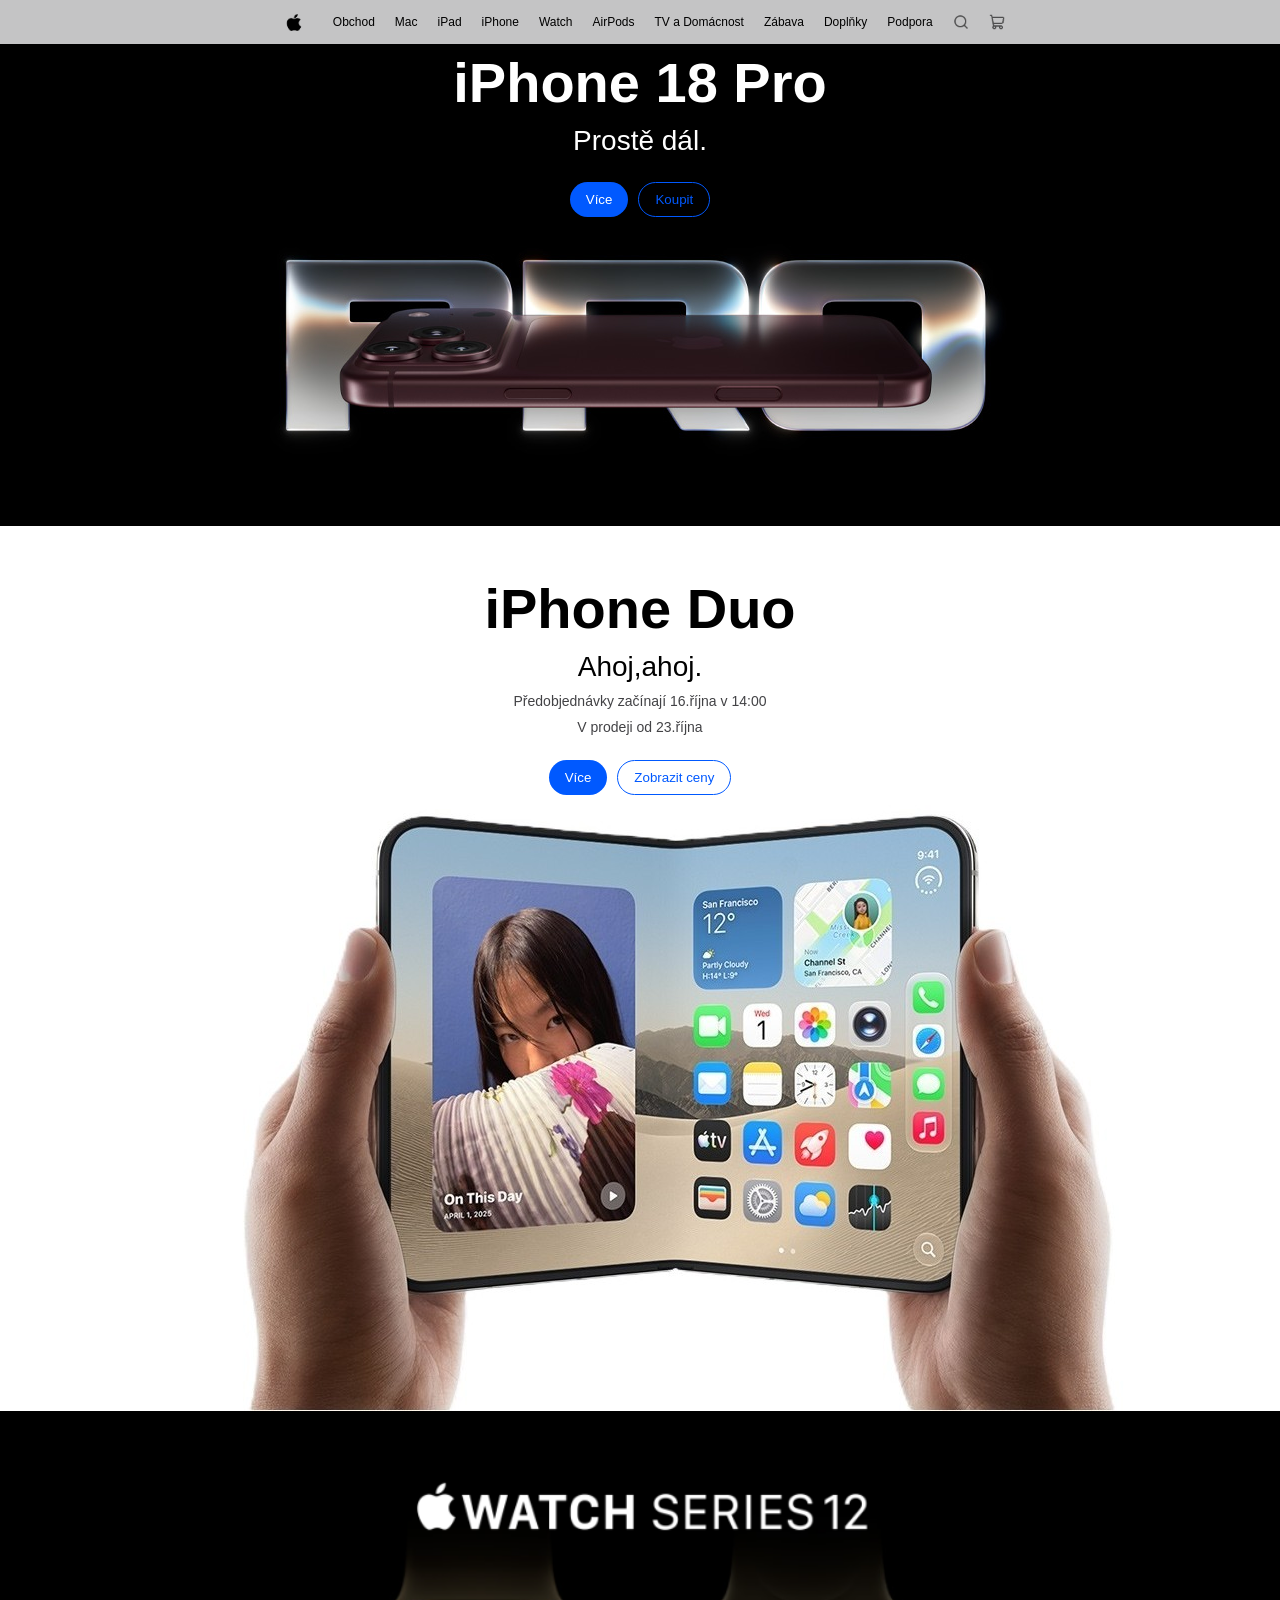
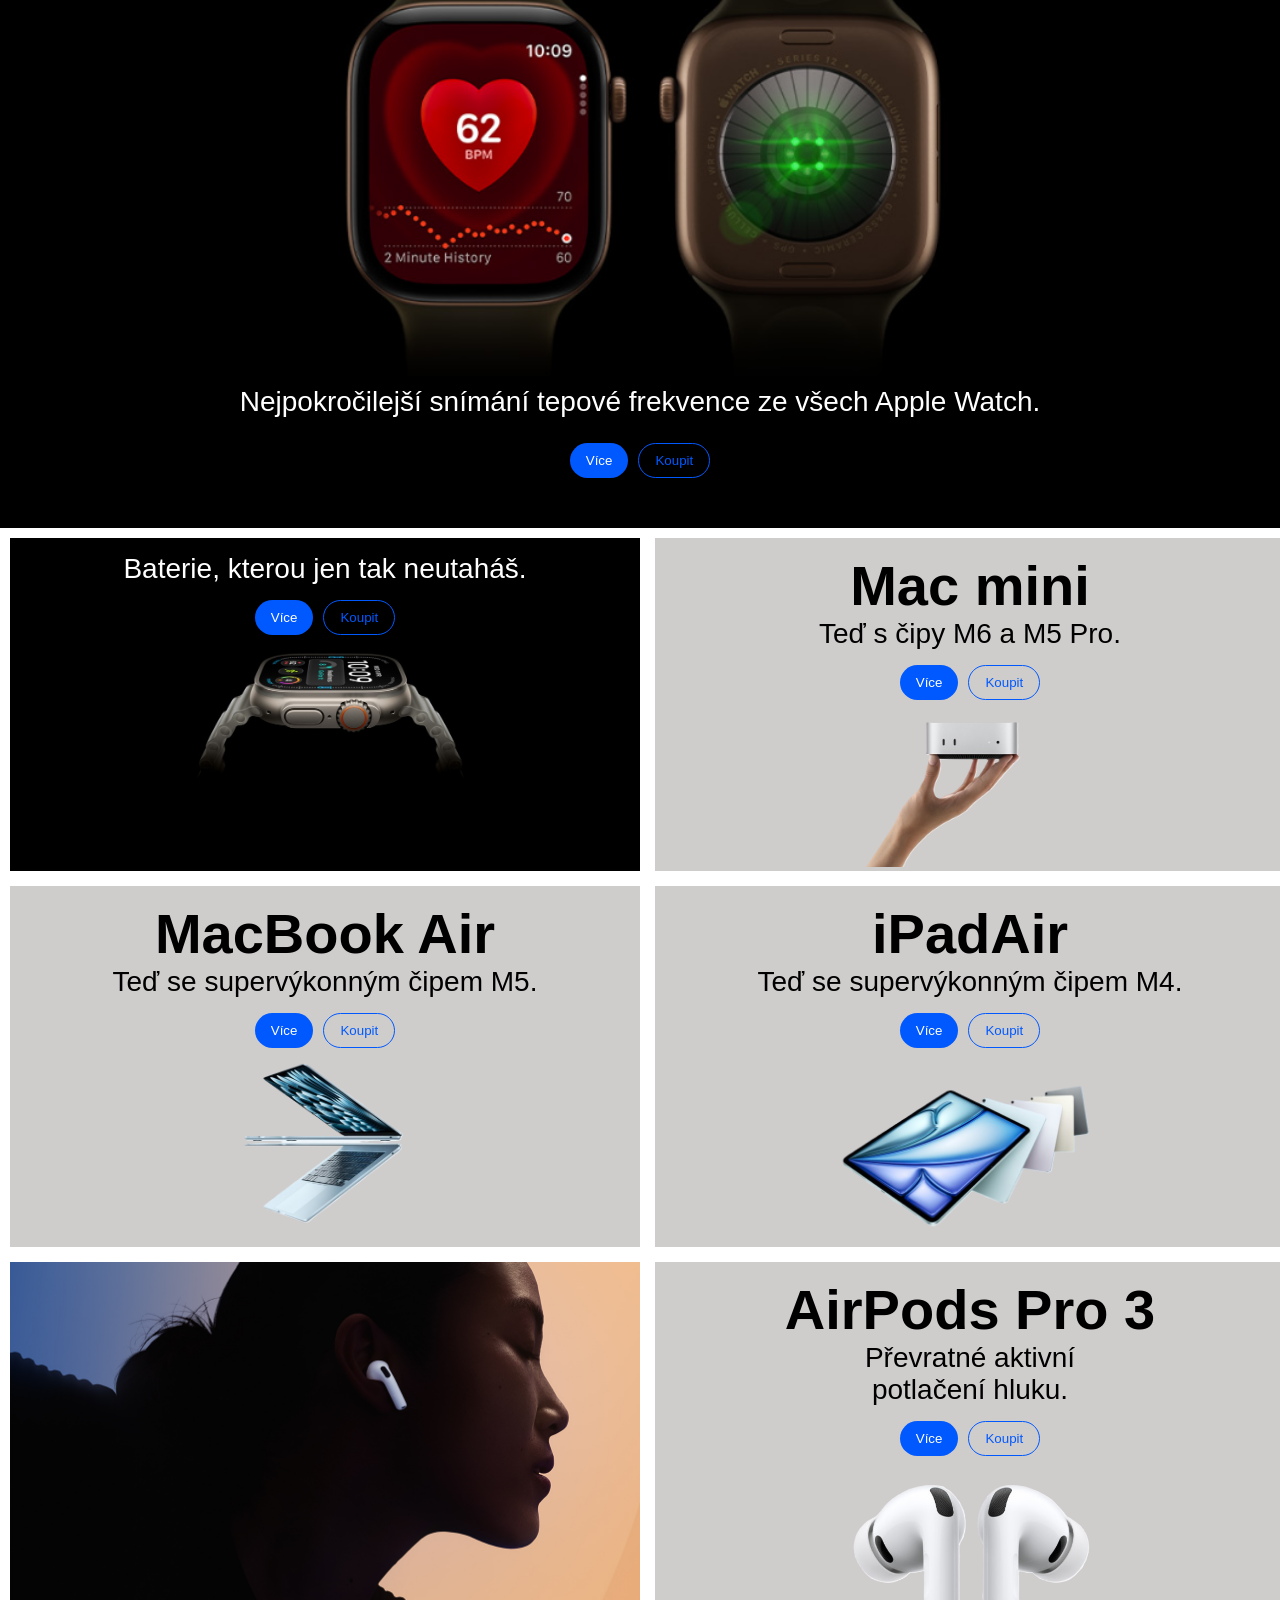
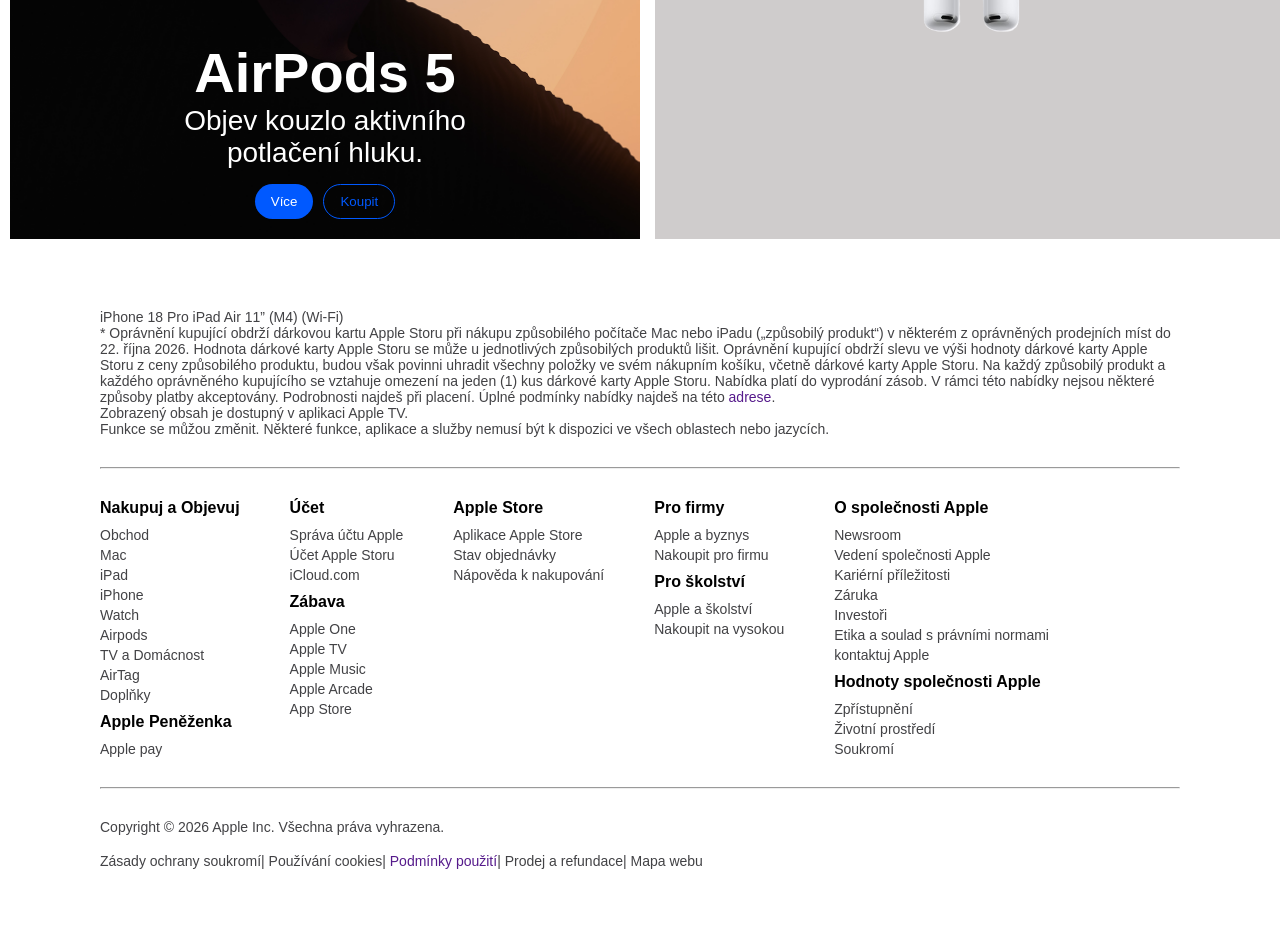
==== commit 4a6b9104: "mobile size nav, html" ====
--- a/index.html
+++ b/index.html
@@ -10,7 +10,7 @@
   <body>
     <main>
       <header>
-        <nav>
+        <nav class="nav--fullSize">
           <img src="images/apple.png" alt="apple logo" />
           <a class="nav__text">Obchod</a>
           <a class="nav__text">Mac</a>
@@ -28,6 +28,14 @@
             alt="shopping cart"
             class="nav__icon--right"
           />
+        </nav>
+        <nav class="nav--mobileSize">
+          <img src="images/apple.png" alt="apple logo" />
+          <div>
+            <img src="images/search.png" alt="search" />
+            <img src="images/shopping-cart.png" alt="shopping cart" />
+            <img src="images/menu.png" alt="menu" />
+          </div>
         </nav>
       </header>
       <section class="productCards iphone">
--- a/style.css
+++ b/style.css
@@ -12,6 +12,7 @@
   --gray-background: rgb(207, 204, 204);
   --basic-white-color: white;
   --basic-black-color: black;
+  --max-width-mobile: 768px;
 }
 body {
   font-family:
@@ -32,7 +33,6 @@
   box-sizing: border-box;
   display: flex;
   align-items: center;
-  justify-content: center;
   height: 44px;
   width: 100%;
   padding: 0 20px;
@@ -42,12 +42,25 @@
 header img {
   height: 25px;
 }
+.nav--fullSize {
+  display: flex;
+  justify-content: center;
+}
+.nav--fullSize .nav__icon--right:first-of-type {
+  margin-left: auto;
+}
+.nav--mobileSize {
+  display: none;
+  justify-content: space-between;
+}
 .nav__icon--right {
   opacity: 0.6;
   height: 16px;
-}
+  justify-content: flex-start;
+}
+
 .productCards {
-  width: 100%;
+  max-width: 100%;
   background-size: cover;
   background-position: center;
   background-repeat: no-repeat;
@@ -63,11 +76,12 @@
   padding: 10px;
   gap: 15px;
 }
+
 .productCard--half {
   padding-top: 15px;
   text-align: center;
 }
-.halfProductCard img {
+.productCard--half img {
   padding-top: 10px;
   max-width: 50%;
   height: auto;
@@ -79,7 +93,7 @@
   gap: 10px;
 }
 .productCards__image {
-  width: 50vw;
+  width: 100%;
 }
 
 button {
@@ -169,7 +183,27 @@
   padding-left: 100px;
   padding-right: 100px;
 }
+
 .footer--container {
   padding-top: 30px;
   padding-bottom: 30px;
 }
+@media (max-width: 768px) {
+  header nav {
+    overflow-x: scroll;
+  }
+  .footer--container.links {
+    flex-direction: column;
+    gap: 20px;
+  }
+  footer {
+    padding: 20px 16px;
+  }
+
+  .productCards--grid {
+    display: flex;
+    flex-direction: column;
+    padding: 5px;
+    gap: 10px;
+  }
+}
--- a/typography.css
+++ b/typography.css
@@ -14,7 +14,7 @@
 .plain-text {
   font-size: 14px;
   font-weight: 400;
-  color: var(--light-gray-color);
+  color: var(--gray-text);
 }
 footer label {
   font-size: 16px;
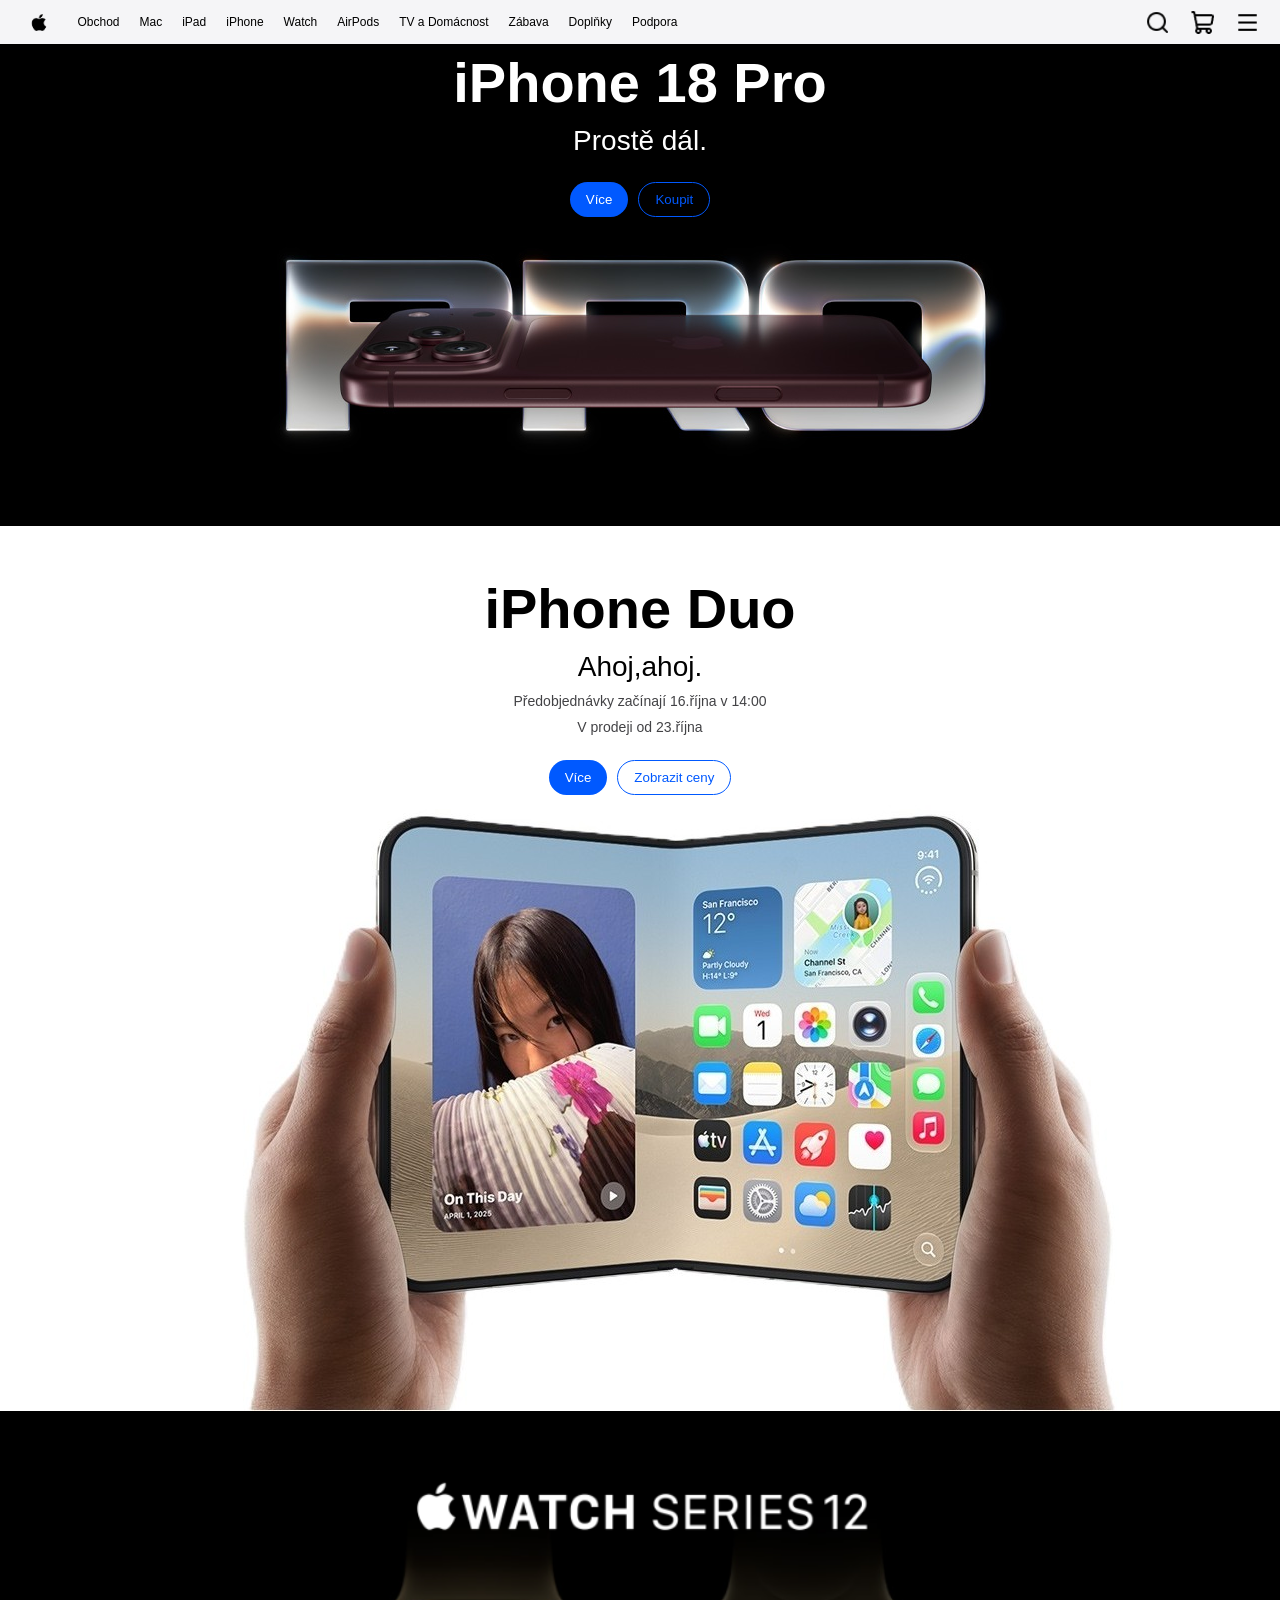
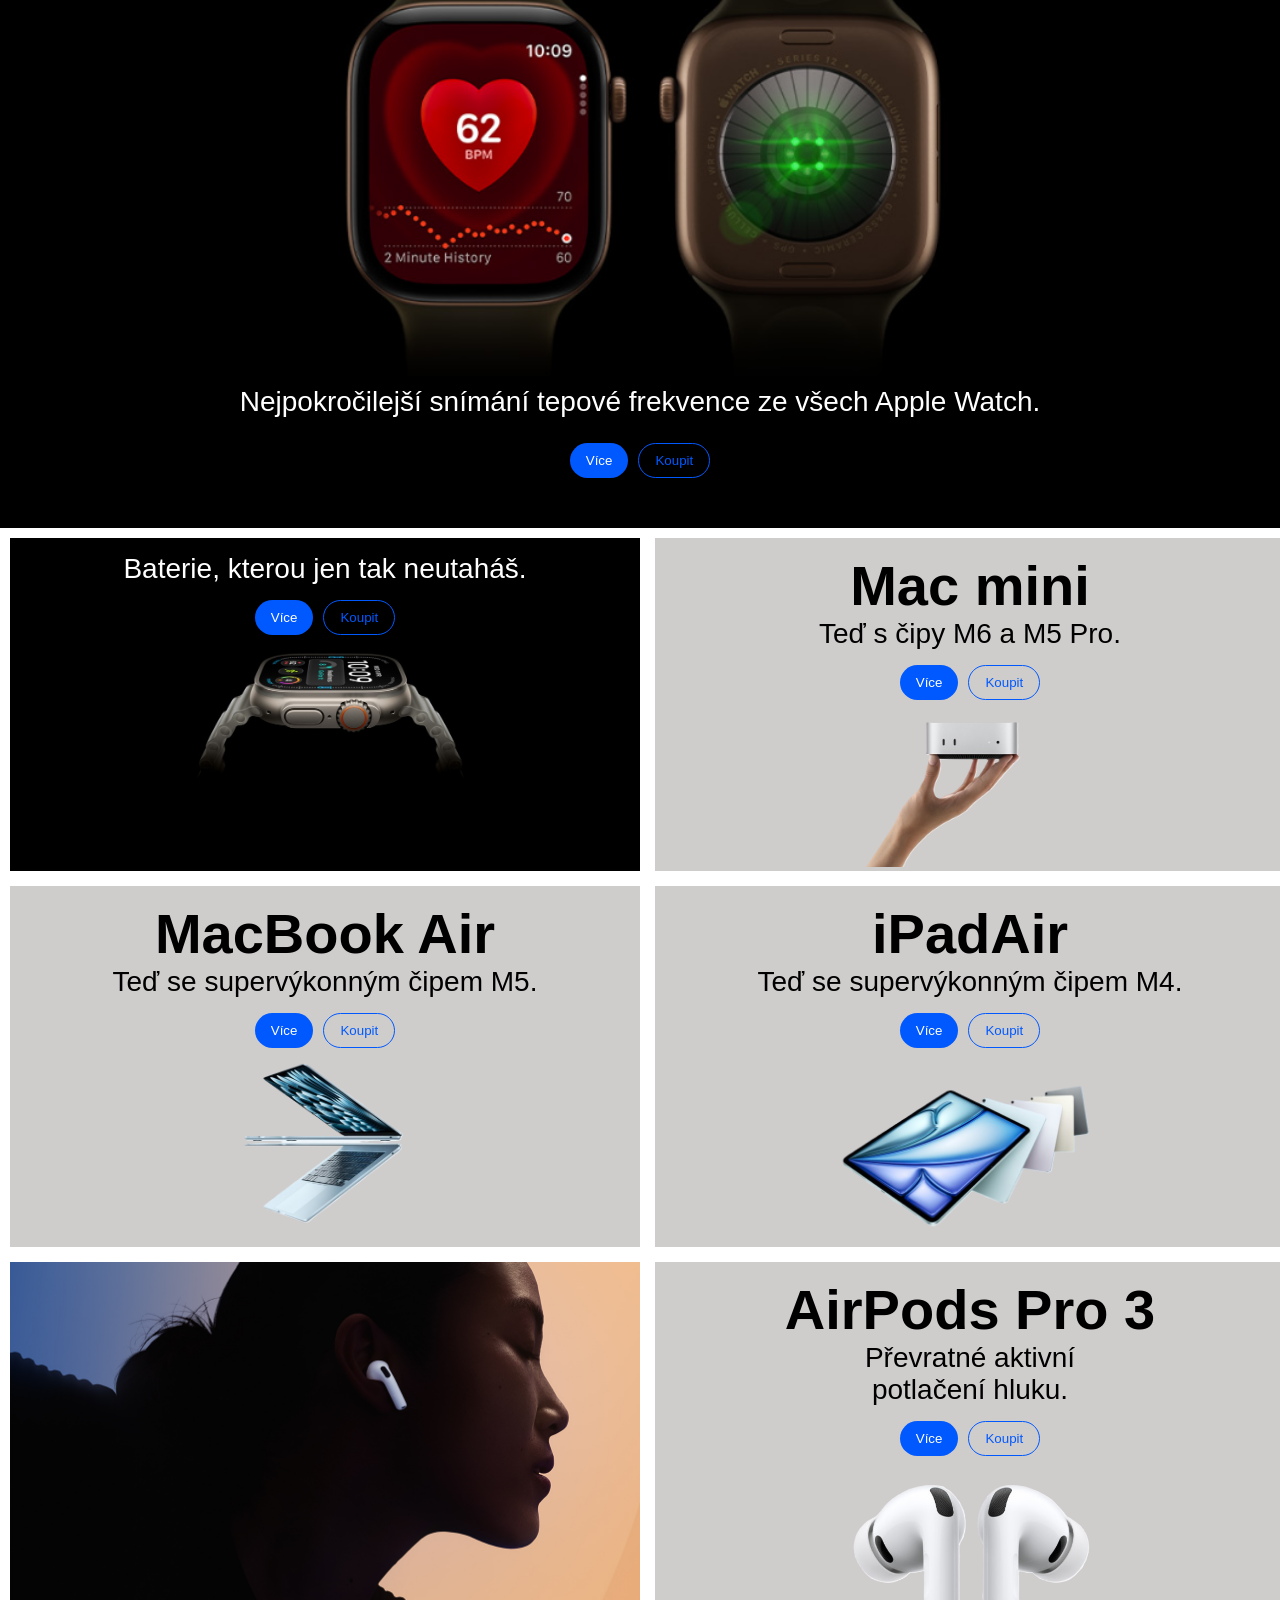
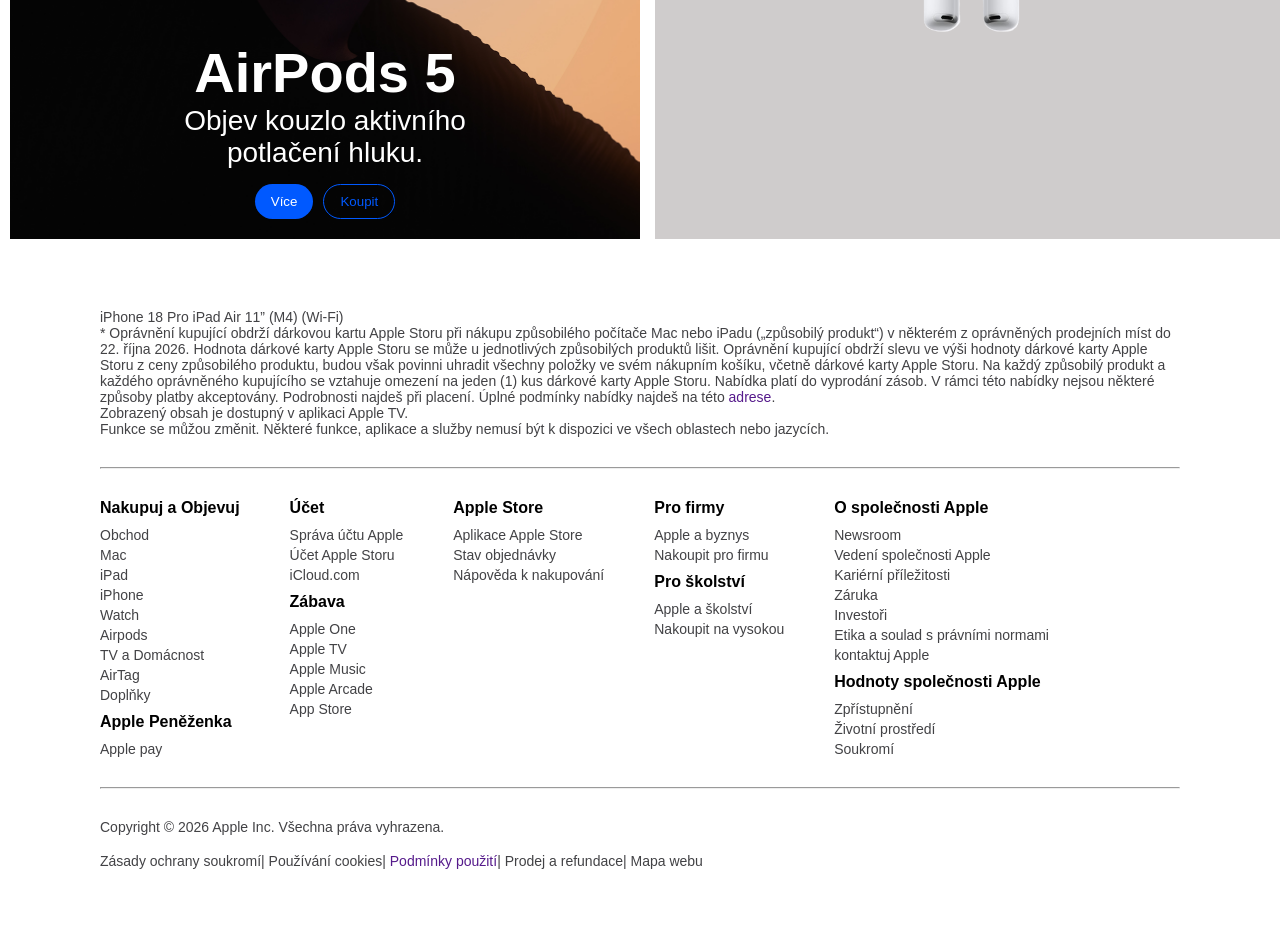
==== commit e4e453c9: "nav on mobile reworked" ====
--- a/index.html
+++ b/index.html
@@ -10,31 +10,37 @@
   <body>
     <main>
       <header>
-        <nav class="nav--fullSize">
-          <img src="images/apple.png" alt="apple logo" />
-          <a class="nav__text">Obchod</a>
-          <a class="nav__text">Mac</a>
-          <a class="nav__text">iPad</a>
-          <a class="nav__text">iPhone</a>
-          <a class="nav__text">Watch</a>
-          <a class="nav__text">AirPods</a>
-          <a class="nav__text">TV a Domácnost</a>
-          <a class="nav__text">Zábava</a>
-          <a class="nav__text">Doplňky</a>
-          <a class="nav__text">Podpora</a>
-          <img src="images/search.png" alt="search" class="nav__icon--right" />
-          <img
-            src="images/shopping-cart.png"
-            alt="shopping cart"
-            class="nav__icon--right"
-          />
-        </nav>
-        <nav class="nav--mobileSize">
-          <img src="images/apple.png" alt="apple logo" />
-          <div>
+        <nav>
+          <div class="div--normalSize">
+            <img src="images/apple.png" alt="apple logo" />
+            <a class="nav__text">Obchod</a>
+            <a class="nav__text">Mac</a>
+            <a class="nav__text">iPad</a>
+            <a class="nav__text">iPhone</a>
+            <a class="nav__text">Watch</a>
+            <a class="nav__text">AirPods</a>
+            <a class="nav__text">TV a Domácnost</a>
+            <a class="nav__text">Zábava</a>
+            <a class="nav__text">Doplňky</a>
+            <a class="nav__text">Podpora</a>
+          </div>
+
+          <div class="div--rolledOut">
+            <a>Obchod</a>
+            <a>Mac</a>
+            <a>iPad</a>
+            <a>iPhone</a>
+            <a>Watch</a>
+            <a>AirPods</a>
+            <a>TV a Domácnost</a>
+            <a>Zábava</a>
+            <a>Doplňky</a>
+            <a>Podpora</a>
+          </div>
+          <div class="nav__icons--right">
             <img src="images/search.png" alt="search" />
             <img src="images/shopping-cart.png" alt="shopping cart" />
-            <img src="images/menu.png" alt="menu" />
+            <img src="images/menu.png" alt="menu" id="menuButton" />
           </div>
         </nav>
       </header>
@@ -269,6 +275,7 @@
           </p>
         </div>
       </footer>
+      <script src="index.js"></script>
     </main>
   </body>
 </html>
--- a/style.css
+++ b/style.css
@@ -7,7 +7,7 @@
 }
 :root {
   --gray-text: rgb(66, 66, 69);
-  --light-gray-color: rgba(245, 245, 247, 0.8);
+  --light-gray-color: rgba(245, 245, 247);
   --button-blue: rgb(0, 89, 255);
   --gray-background: rgb(207, 204, 204);
   --basic-white-color: white;
@@ -26,37 +26,47 @@
 
 header nav {
   position: fixed;
-  overflow: hidden;
-  padding-inline-start: max(22px);
-  padding-inline-end: max(22px);
+  top: 0;
+  left: 0;
+  width: 100%;
+  height: 44px;
   background-color: var(--light-gray-color);
   box-sizing: border-box;
   display: flex;
   align-items: center;
-  height: 44px;
-  width: 100%;
+  justify-content: space-between;
   padding: 0 20px;
-  gap: 20px;
 }
 
 header img {
   height: 25px;
 }
-.nav--fullSize {
-  display: flex;
-  justify-content: center;
-}
-.nav--fullSize .nav__icon--right:first-of-type {
+.div--normalSize {
+  display: flex;
+  align-items: center;
+  gap: 20px;
+}
+.div--rolledOut {
+  position: fixed;
+  top: 44px;
+  left: 0;
+  right: 0;
+  padding-left: 15px;
+  display: none;
+  flex-direction: column;
+  width: 100%;
+  height: calc(100vh - 42px);
+  background-color: var(--light-gray-color);
+  color: var(--basic-black-color);
+  font-size: 30px;
+  z-index: 1000;
+}
+.nav__icons--right {
+  display: flex;
+  align-items: center;
+  gap: 20px;
   margin-left: auto;
-}
-.nav--mobileSize {
-  display: none;
-  justify-content: space-between;
-}
-.nav__icon--right {
-  opacity: 0.6;
-  height: 16px;
-  justify-content: flex-start;
+  color: var(--basic-white-color);
 }
 
 .productCards {
@@ -189,9 +199,6 @@
   padding-bottom: 30px;
 }
 @media (max-width: 768px) {
-  header nav {
-    overflow-x: scroll;
-  }
   .footer--container.links {
     flex-direction: column;
     gap: 20px;
@@ -206,4 +213,7 @@
     padding: 5px;
     gap: 10px;
   }
-}
+  .nav__text {
+    display: none;
+  }
+}
